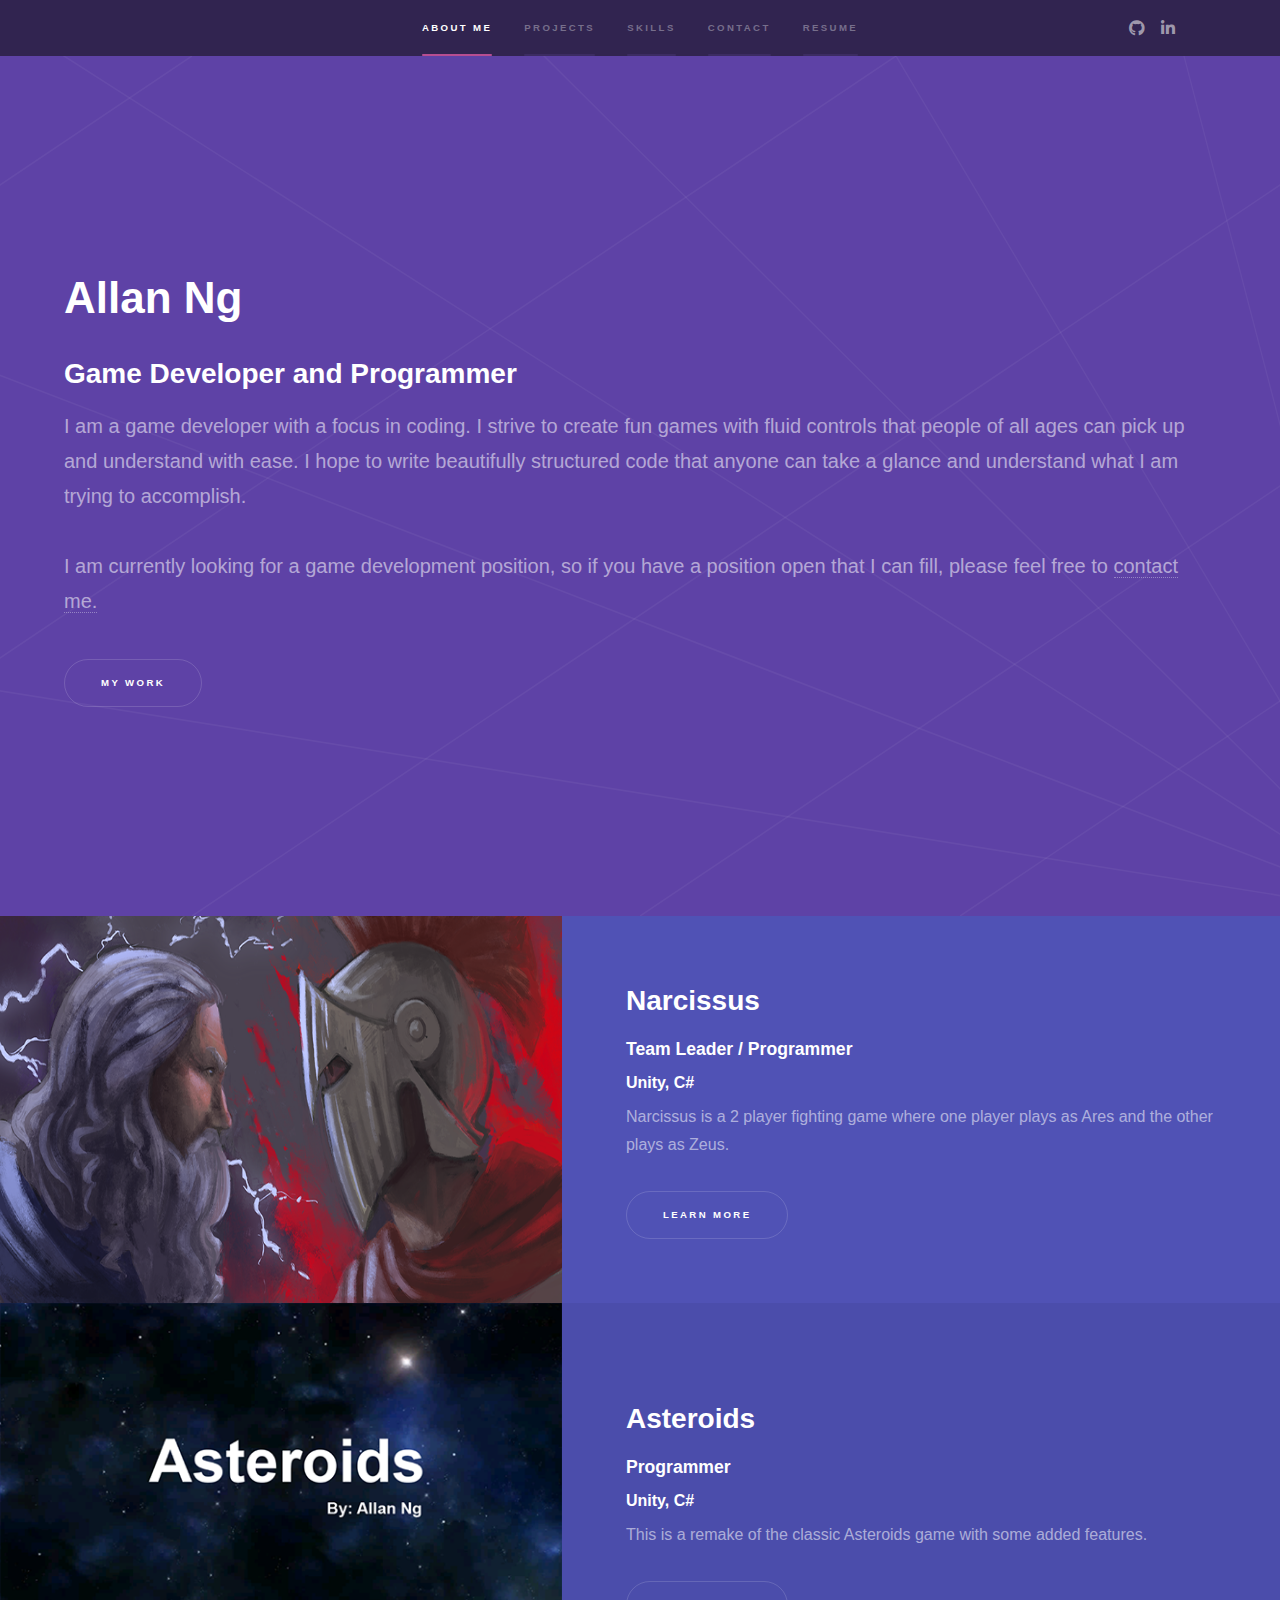
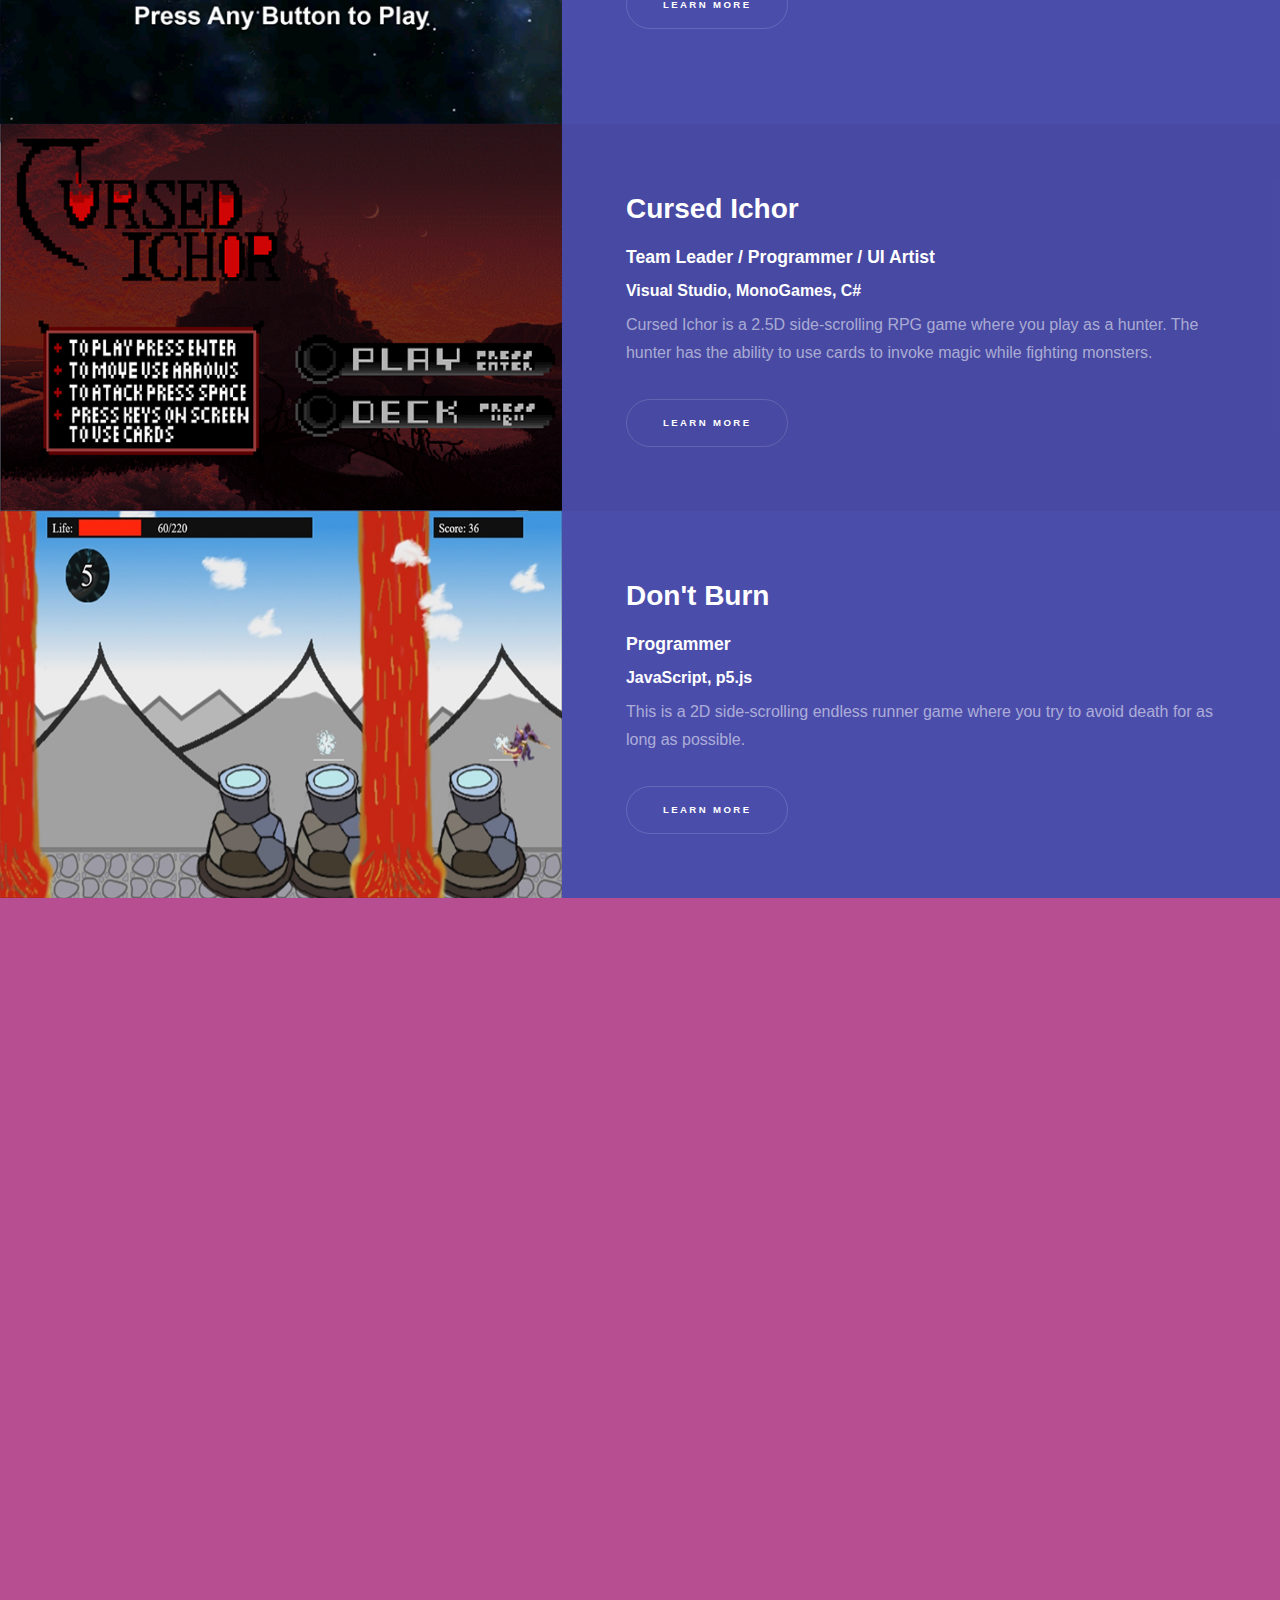
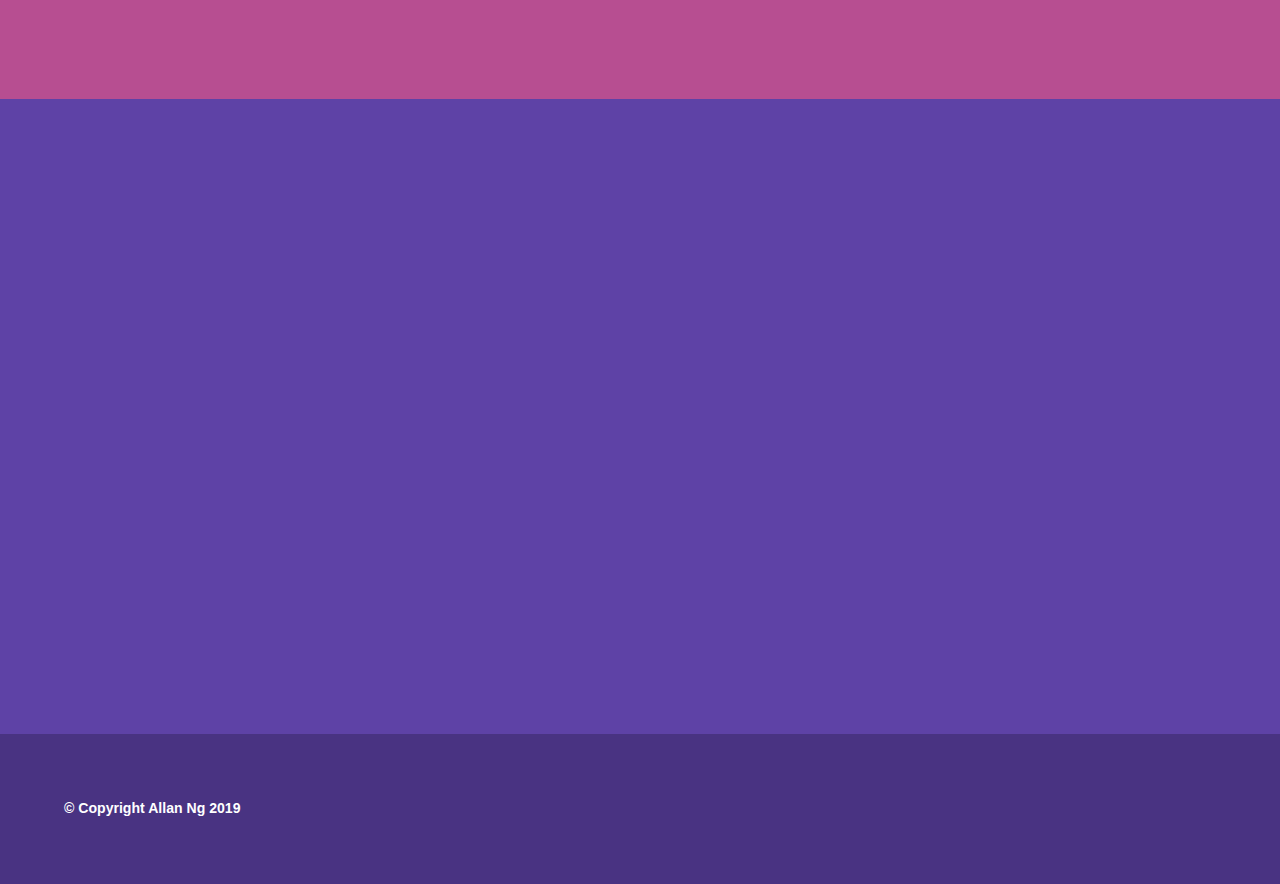
==== index.html @ 77b17cb2 "Portfolio Start" ====
<!DOCTYPE HTML>
<!--
	Hyperspace by HTML5 UP
	html5up.net | @ajlkn
	Free for personal and commercial use under the CCA 3.0 license (html5up.net/license)
-->
<html>
	<head>
		<title>Allan Ng's Portfolio</title>
		<meta charset="utf-8" />
		<meta name="viewport" content="width=device-width, initial-scale=1, user-scalable=no" />
		<link rel="stylesheet" href="assets/css/main.css" />
		<noscript><link rel="stylesheet" href="assets/css/noscript.css" /></noscript>
	</head>
	<body class="is-preload">

		<!-- Sidebar -->
			<section id="sidebar">
				<div class="inner">
					<nav>
						<ul>
							<li><a href="#intro">About me</a></li>
							<li><a href="#one">Projects</a></li>
							<li><a href="#two">Skills</a></li>
							<li><a href="#three">Contact</a></li>
							<li><a href="Allan_Ng_Resume.pdf" target="_blank">Resume</a></li>
						</ul>
					</nav>
					<ul class="icons">
						<li><a href="https://github.com/whalesarenice" target="_blank" class="icon brands fa-github"><span class="label">GitHub</span></a></li>
						<li><a href="https://www.linkedin.com/in/allan-ng-9133a615a/" target="_blank" class="icon brands fa-linkedin-in"><span class="label">LinkedIn</span></a></li>
					</ul>
				</div>
			</section>

		<!-- Wrapper -->
			<div id="wrapper">

				<!-- Intro -->
					<section id="intro" class="wrapper style1 fullscreen fade-up">
						<div class="inner">
							<h1>Allan Ng</h1>
							<h2>Game Developer and Programmer</h2>
							<p>I am a game developer with a focus in coding. I strive to create fun games with fluid controls that people of all ages can pick up and understand with ease. I hope to write beautifully structured code that anyone can take a glance and understand what I am trying to accomplish. <br><br>
							I am currently looking for a game development position, so if you have a position open that I can fill, please feel free to <a href="#three">contact me.</a>
							</p>
							<ul class="actions">
								<li><a href="#one" class="button scrolly">My Work</a></li>
							</ul>
						</div>
					</section>

				<!-- One -->
					<section id="one" class="wrapper style2 spotlights">
						<section>
						<div class="image">
							<a href="#"><img src="images/Narcissus_title_screen_1.png" alt="Narcissus title screen" data-position="center center" /></a></div>
							<div class="content">
								<div class="inner">
									<h2>Narcissus</h2>
									<h3>Team Leader / Programmer</h3>
									<h4>Unity, C#</h4>
									<p>Narcissus is a 2 player fighting game where one player plays as Ares and the other plays as Zeus. </p>
									<ul class="actions">
										<li><a href="generic.html" class="button">Learn more</a></li>
									</ul>
								</div>
							</div>
						</section>
						<section>
							<a href="#" class="image"><img src="images/Asteroids_title_screen_1.png" alt="Asteroids title screen" data-position="top center" /></a>
							<div class="content">
								<div class="inner">
									<h2>Asteroids</h2>
									<h3>Programmer</h3>
									<h4>Unity, C#</h4>
									<p>This is a remake of the classic Asteroids game with some added features. 
									<ul class="actions">
										<li><a href="generic.html" class="button">Learn more</a></li>
									</ul>
								</div>
							</div>
						</section>
						<section>
							<a href="#" class="image"><img src="images/Cursed_Ichor_title_screen_1.png" alt="Cursed Ichor title screen" data-position="25% 25%" /></a>
							<div class="content">
								<div class="inner">
									<h2>Cursed Ichor</h2>
									<h3>Team Leader / Programmer / UI Artist</h3>
									<h4>Visual Studio, MonoGames, C#</h4>
									<p>Cursed Ichor is a 2.5D side-scrolling RPG game where you play as a hunter. The hunter has the ability to use cards to invoke magic while fighting monsters.</p>
									<ul class="actions">
										<li><a href="generic.html" class="button">Learn more</a></li>
									</ul>
								</div>
							</div>
						</section>
						<section>
							<a href="#" class="image"><img src="images/Don't_Burn_title_screen_1.jpg" alt="Don't Burn title screen" data-position="top center" /></a>
							<div class="content">
								<div class="inner">
									<h2>Don't Burn</h2>
									<h3>Programmer</h3>
									<h4>JavaScript, p5.js</h4>
									<p>This is a 2D side-scrolling endless runner game where you try to avoid death for as long as possible. 
									<ul class="actions">
										<li><a href="generic.html" class="button">Learn more</a></li>
									</ul>
								</div>
							</div>
						</section>
					</section>

				<!-- Two -->
					<section id="two" class="wrapper style3 fade-up">
						<div class="inner">
							<h2>Skills</h2>
							<div class="features">
								<section>
									<span class="icon solid major fa-code"></span>
									<h3>Languages</h3>
									<p>C# <br>
									HTML <br>
									CSS <br>
									JavaScript <br>
									C++ <br>
									Java</p>
								</section>
								<section>
									<span class="icon solid major fa-cogs"></span>
									<h3>Tools / Programs</h3>
									<p>Visual Studio <br>
									Unity <br>
									Git <br>
									PhotoShop <br>
									Illustrator <br>
									Maya <br>
									Brackets</p>
								</section>
								<section>
									<span class="icon solid major fa-users"></span>
									<h3>Communication</h3>
									<p>Leadership <br>
									Time Management <br>
									Structural Documentation</p>
								</section>
								<section>
									<span class="icon solid major fa-gamepad"></span>
									<h3>Fields of Interest</h3>
									<p>Gameplay <br>
									Controls <br>
									Engine <br>
									User Interface <br>
									Scripting</p>
								</section>
							</div>
						</div>
					</section>

				<!-- Three -->
					<section id="three" class="wrapper style1 fade-up">
						<div class="inner">
							<h2>Contact</h2>
							<p>Thank you for viewing my portfolio, if you have any interest in getting in touch with me please feel free to contact me in one of the options below.</p>
							<div class="split style1">
								<section>
									<form method="post" action="mailto:allanngworks@gmail.com">
										<div class="fields">
											<div class="field half">
												<label for="name">Name</label>
												<input type="text" name="name" id="name" />
											</div>
											<div class="field half">
												<label for="email">Email</label>
												<input type="text" name="email" id="email" />
											</div>
											<div class="field">
												<label for="message">Message</label>
												<textarea name="message" id="message" rows="5"></textarea>
											</div>
										</div>
										<ul class="actions">
											<li><a href="" class="button submit">Send Message</a></li>
										</ul>
									</form>
								</section>
								<section>
									<ul class="contact">
										<li>
											<h3>Email</h3>
											<a href="mailto:allanngworks@gmail.com">allanngworks@gmail.com</a>
										</li>
										<li>
											<h3>Phone</h3>
											<span>(917) 340-2666</span>
										</li>
										<li>
											<h3>Social</h3>
											<ul class="icons">
												<li><a href="https://github.com/whalesarenice" target="_blank" class="icon brands fa-github"><span class="label">GitHub</span></a></li>
												<li><a href="https://www.linkedin.com/in/allan-ng-9133a615a/" target="_blank" class="icon brands fa-linkedin-in"><span class="label">LinkedIn</span></a></li>
											</ul>
										</li>
									</ul>
								</section>
							</div>
						</div>
					</section>

			</div>

		<!-- Footer -->
			<footer id="footer" class="wrapper style1-alt">
				<div class="inner">
					<ul class="menu">
						<li><h3>&copy; Copyright Allan Ng 2019</h3></li>
					</ul>
				</div>
			</footer>

		<!-- Scripts -->
			<script src="assets/js/jquery.min.js"></script>
			<script src="assets/js/jquery.scrollex.min.js"></script>
			<script src="assets/js/jquery.scrolly.min.js"></script>
			<script src="assets/js/browser.min.js"></script>
			<script src="assets/js/breakpoints.min.js"></script>
			<script src="assets/js/util.js"></script>
			<script src="assets/js/main.js"></script>

	</body>
</html>
---- assets/css/main.css ----
@import url(fontawesome-all.min.css);

/*
	Hyperspace by HTML5 UP
	html5up.net | @ajlkn
	Free for personal and commercial use under the CCA 3.0 license (html5up.net/license)
*/

html, body, div, span, applet, object,
iframe, h1, h2, h3, h4, h5, h6, p, blockquote,
pre, a, abbr, acronym, address, big, cite,
code, del, dfn, em, img, ins, kbd, q, s, samp,
small, strike, strong, sub, sup, tt, var, b,
u, i, center, dl, dt, dd, ol, ul, li, fieldset,
form, label, legend, table, caption, tbody,
tfoot, thead, tr, th, td, article, aside,
canvas, details, embed, figure, figcaption,
footer, header, hgroup, menu, nav, output, ruby,
section, summary, time, mark, audio, video {
	margin: 0;
	padding: 0;
	border: 0;
	font-size: 100%;
	font: inherit;
	vertical-align: baseline;}

article, aside, details, figcaption, figure,
footer, header, hgroup, menu, nav, section {
	display: block;}

body {
	line-height: 1;
}

ol, ul {
	list-style: none;
}

blockquote, q {
	quotes: none;
}

	blockquote:before, blockquote:after, q:before, q:after {
		content: '';
		content: none;
	}

table {
	border-collapse: collapse;
	border-spacing: 0;
}

body {
	-webkit-text-size-adjust: none;
}

mark {
	background-color: transparent;
	color: inherit;
}

input::-moz-focus-inner {
	border: 0;
	padding: 0;
}

input, select, textarea {
	-moz-appearance: none;
	-webkit-appearance: none;
	-ms-appearance: none;
	appearance: none;
}

/* Basic */

	@-ms-viewport {
		width: device-width;
	}

	body {
		-ms-overflow-style: scrollbar;
	}

	@media screen and (max-width: 480px) {

		html, body {
			min-width: 320px;
		}

	}

	html {
		box-sizing: border-box;
	}

	*, *:before, *:after {
		box-sizing: inherit;
	}

	body {
		background: #312450;
	}

		body.is-preload *, body.is-preload *:before, body.is-preload *:after {
			-moz-animation: none !important;
			-webkit-animation: none !important;
			-ms-animation: none !important;
			animation: none !important;
			-moz-transition: none !important;
			-webkit-transition: none !important;
			-ms-transition: none !important;
			transition: none !important;
		}

/* Type */

	body, input, select, textarea {
		color: rgba(255, 255, 255, 0.55);
		font-family: Arial, Helvetica, sans-serif;
		font-size: 16.5pt;
		font-weight: normal;
		line-height: 1.75;
	}

		@media screen and (max-width: 1680px) {

			body, input, select, textarea {
				font-size: 13pt;
			}

		}

		@media screen and (max-width: 1280px) {

			body, input, select, textarea {
				font-size: 12pt;
			}

		}

		@media screen and (max-width: 360px) {

			body, input, select, textarea {
				font-size: 11pt;
			}

		}

	a {
		-moz-transition: color 0.2s ease, border-bottom-color 0.2s ease;
		-webkit-transition: color 0.2s ease, border-bottom-color 0.2s ease;
		-ms-transition: color 0.2s ease, border-bottom-color 0.2s ease;
		transition: color 0.2s ease, border-bottom-color 0.2s ease;
		border-bottom: dotted 1px rgba(255, 255, 255, 0.35);
		color: inherit;
		text-decoration: none;
	}

		a:hover {
			border-bottom-color: transparent;
			color: #ffffff;
		}

	strong, b {
		color: #ffffff;
		font-weight: bold;
	}

	em, i {
		font-style: italic;
	}

	p {
		margin: 0 0 2em 0;
	}

	h1, h2, h3, h4, h5, h6 {
		color: #ffffff;
		font-weight: bold;
		line-height: 1.5;
		margin: 0 0 0.5em 0;
	}

		h1 a, h2 a, h3 a, h4 a, h5 a, h6 a {
			color: inherit;
			text-decoration: none;
		}

	h1 {
		font-size: 2.75em;
	}

		h1.major {
			margin: 0 0 1.3em 0;
			position: relative;
			padding-bottom: 0.35em;
		}

			h1.major:after {
				background-image: -moz-linear-gradient(to right, #5e42a6, #b74e91);
				background-image: -webkit-linear-gradient(to right, #5e42a6, #b74e91);
				background-image: -ms-linear-gradient(to right, #5e42a6, #b74e91);
				background-image: linear-gradient(to right, #5e42a6, #b74e91);
				-moz-transition: max-width 0.2s ease;
				-webkit-transition: max-width 0.2s ease;
				-ms-transition: max-width 0.2s ease;
				transition: max-width 0.2s ease;
				border-radius: 0.2em;
				bottom: 0;
				content: '';
				height: 0.05em;
				position: absolute;
				right: 0;
				width: 100%;
			}

	h2 {
		font-size: 1.75em;
	}

	h3 {
		font-size: 1.1em;
	}

	h4 {
		font-size: 1em;
	}

	h5 {
		font-size: 0.8em;
	}

	h6 {
		font-size: 0.6em;
	}

	@media screen and (max-width: 736px) {

		h1 {
			font-size: 2em;
		}

		h2 {
			font-size: 1.25em;
		}

		h3 {
			font-size: 1em;
		}

		h4 {
			font-size: 0.8em;
		}

		h5 {
			font-size: 0.6em;
		}

		h6 {
			font-size: 0.6em;
		}

	}

	sub {
		font-size: 0.8em;
		position: relative;
		top: 0.5em;
	}

	sup {
		font-size: 0.8em;
		position: relative;
		top: -0.5em;
	}

	blockquote {
		border-left: solid 4px rgba(255, 255, 255, 0.15);
		font-style: italic;
		margin: 0 0 2em 0;
		padding: 0.5em 0 0.5em 2em;
	}

	code {
		background: rgba(255, 255, 255, 0.05);
		border-radius: 0.25em;
		border: solid 1px rgba(255, 255, 255, 0.15);
		font-family: "Courier New", monospace;
		font-size: 0.9em;
		margin: 0 0.25em;
		padding: 0.25em 0.65em;
	}

	pre {
		-webkit-overflow-scrolling: touch;
		font-family: "Courier New", monospace;
		font-size: 0.9em;
		margin: 0 0 2em 0;
	}

		pre code {
			display: block;
			line-height: 1.75em;
			padding: 1em 1.5em;
			overflow-x: auto;
		}

	hr {
		border: 0;
		border-bottom: solid 1px rgba(255, 255, 255, 0.15);
		margin: 2em 0;
	}

		hr.major {
			margin: 3em 0;
		}

	.align-left {
		text-align: left;
	}

	.align-center {
		text-align: center;
	}

	.align-right {
		text-align: right;
	}

/* Row */

	.row {
		display: flex;
		flex-wrap: wrap;
		box-sizing: border-box;
		align-items: stretch;
	}

		.row > * {
			box-sizing: border-box;
		}

		.row.gtr-uniform > * > :last-child {
			margin-bottom: 0;
		}

		.row.aln-left {
			justify-content: flex-start;
		}

		.row.aln-center {
			justify-content: center;
		}

		.row.aln-right {
			justify-content: flex-end;
		}

		.row.aln-top {
			align-items: flex-start;
		}

		.row.aln-middle {
			align-items: center;
		}

		.row.aln-bottom {
			align-items: flex-end;
		}

		.row > .imp {
			order: -1;
		}

		.row > .col-1 {
			width: 8.33333%;
		}

		.row > .off-1 {
			margin-left: 8.33333%;
		}

		.row > .col-2 {
			width: 16.66667%;
		}

		.row > .off-2 {
			margin-left: 16.66667%;
		}

		.row > .col-3 {
			width: 25%;
		}

		.row > .off-3 {
			margin-left: 25%;
		}

		.row > .col-4 {
			width: 33.33333%;
		}

		.row > .off-4 {
			margin-left: 33.33333%;
		}

		.row > .col-5 {
			width: 41.66667%;
		}

		.row > .off-5 {
			margin-left: 41.66667%;
		}

		.row > .col-6 {
			width: 50%;
		}

		.row > .off-6 {
			margin-left: 50%;
		}

		.row > .col-7 {
			width: 58.33333%;
		}

		.row > .off-7 {
			margin-left: 58.33333%;
		}

		.row > .col-8 {
			width: 66.66667%;
		}

		.row > .off-8 {
			margin-left: 66.66667%;
		}

		.row > .col-9 {
			width: 75%;
		}

		.row > .off-9 {
			margin-left: 75%;
		}

		.row > .col-10 {
			width: 83.33333%;
		}

		.row > .off-10 {
			margin-left: 83.33333%;
		}

		.row > .col-11 {
			width: 91.66667%;
		}

		.row > .off-11 {
			margin-left: 91.66667%;
		}

		.row > .col-12 {
			width: 100%;
		}

		.row > .off-12 {
			margin-left: 100%;
		}

		.row.gtr-0 {
			margin-top: 0;
			margin-left: 0em;
		}

			.row.gtr-0 > * {
				padding: 0 0 0 0em;
			}

			.row.gtr-0.gtr-uniform {
				margin-top: 0em;
			}

				.row.gtr-0.gtr-uniform > * {
					padding-top: 0em;
				}

		.row.gtr-25 {
			margin-top: 0;
			margin-left: -0.375em;
		}

			.row.gtr-25 > * {
				padding: 0 0 0 0.375em;
			}

			.row.gtr-25.gtr-uniform {
				margin-top: -0.375em;
			}

				.row.gtr-25.gtr-uniform > * {
					padding-top: 0.375em;
				}

		.row.gtr-50 {
			margin-top: 0;
			margin-left: -0.75em;
		}

			.row.gtr-50 > * {
				padding: 0 0 0 0.75em;
			}

			.row.gtr-50.gtr-uniform {
				margin-top: -0.75em;
			}

				.row.gtr-50.gtr-uniform > * {
					padding-top: 0.75em;
				}

		.row {
			margin-top: 0;
			margin-left: -1.5em;
		}

			.row > * {
				padding: 0 0 0 1.5em;
			}

			.row.gtr-uniform {
				margin-top: -1.5em;
			}

				.row.gtr-uniform > * {
					padding-top: 1.5em;
				}

		.row.gtr-150 {
			margin-top: 0;
			margin-left: -2.25em;
		}

			.row.gtr-150 > * {
				padding: 0 0 0 2.25em;
			}

			.row.gtr-150.gtr-uniform {
				margin-top: -2.25em;
			}

				.row.gtr-150.gtr-uniform > * {
					padding-top: 2.25em;
				}

		.row.gtr-200 {
			margin-top: 0;
			margin-left: -3em;
		}

			.row.gtr-200 > * {
				padding: 0 0 0 3em;
			}

			.row.gtr-200.gtr-uniform {
				margin-top: -3em;
			}

				.row.gtr-200.gtr-uniform > * {
					padding-top: 3em;
				}

		@media screen and (max-width: 1680px) {

			.row {
				display: flex;
				flex-wrap: wrap;
				box-sizing: border-box;
				align-items: stretch;
			}

				.row > * {
					box-sizing: border-box;
				}

				.row.gtr-uniform > * > :last-child {
					margin-bottom: 0;
				}

				.row.aln-left {
					justify-content: flex-start;
				}

				.row.aln-center {
					justify-content: center;
				}

				.row.aln-right {
					justify-content: flex-end;
				}

				.row.aln-top {
					align-items: flex-start;
				}

				.row.aln-middle {
					align-items: center;
				}

				.row.aln-bottom {
					align-items: flex-end;
				}

				.row > .imp-xlarge {
					order: -1;
				}

				.row > .col-1-xlarge {
					width: 8.33333%;
				}

				.row > .off-1-xlarge {
					margin-left: 8.33333%;
				}

				.row > .col-2-xlarge {
					width: 16.66667%;
				}

				.row > .off-2-xlarge {
					margin-left: 16.66667%;
				}

				.row > .col-3-xlarge {
					width: 25%;
				}

				.row > .off-3-xlarge {
					margin-left: 25%;
				}

				.row > .col-4-xlarge {
					width: 33.33333%;
				}

				.row > .off-4-xlarge {
					margin-left: 33.33333%;
				}

				.row > .col-5-xlarge {
					width: 41.66667%;
				}

				.row > .off-5-xlarge {
					margin-left: 41.66667%;
				}

				.row > .col-6-xlarge {
					width: 50%;
				}

				.row > .off-6-xlarge {
					margin-left: 50%;
				}

				.row > .col-7-xlarge {
					width: 58.33333%;
				}

				.row > .off-7-xlarge {
					margin-left: 58.33333%;
				}

				.row > .col-8-xlarge {
					width: 66.66667%;
				}

				.row > .off-8-xlarge {
					margin-left: 66.66667%;
				}

				.row > .col-9-xlarge {
					width: 75%;
				}

				.row > .off-9-xlarge {
					margin-left: 75%;
				}

				.row > .col-10-xlarge {
					width: 83.33333%;
				}

				.row > .off-10-xlarge {
					margin-left: 83.33333%;
				}

				.row > .col-11-xlarge {
					width: 91.66667%;
				}

				.row > .off-11-xlarge {
					margin-left: 91.66667%;
				}

				.row > .col-12-xlarge {
					width: 100%;
				}

				.row > .off-12-xlarge {
					margin-left: 100%;
				}

				.row.gtr-0 {
					margin-top: 0;
					margin-left: 0em;
				}

					.row.gtr-0 > * {
						padding: 0 0 0 0em;
					}

					.row.gtr-0.gtr-uniform {
						margin-top: 0em;
					}

						.row.gtr-0.gtr-uniform > * {
							padding-top: 0em;
						}

				.row.gtr-25 {
					margin-top: 0;
					margin-left: -0.375em;
				}

					.row.gtr-25 > * {
						padding: 0 0 0 0.375em;
					}

					.row.gtr-25.gtr-uniform {
						margin-top: -0.375em;
					}

						.row.gtr-25.gtr-uniform > * {
							padding-top: 0.375em;
						}

				.row.gtr-50 {
					margin-top: 0;
					margin-left: -0.75em;
				}

					.row.gtr-50 > * {
						padding: 0 0 0 0.75em;
					}

					.row.gtr-50.gtr-uniform {
						margin-top: -0.75em;
					}

						.row.gtr-50.gtr-uniform > * {
							padding-top: 0.75em;
						}

				.row {
					margin-top: 0;
					margin-left: -1.5em;
				}

					.row > * {
						padding: 0 0 0 1.5em;
					}

					.row.gtr-uniform {
						margin-top: -1.5em;
					}

						.row.gtr-uniform > * {
							padding-top: 1.5em;
						}

				.row.gtr-150 {
					margin-top: 0;
					margin-left: -2.25em;
				}

					.row.gtr-150 > * {
						padding: 0 0 0 2.25em;
					}

					.row.gtr-150.gtr-uniform {
						margin-top: -2.25em;
					}

						.row.gtr-150.gtr-uniform > * {
							padding-top: 2.25em;
						}

				.row.gtr-200 {
					margin-top: 0;
					margin-left: -3em;
				}

					.row.gtr-200 > * {
						padding: 0 0 0 3em;
					}

					.row.gtr-200.gtr-uniform {
						margin-top: -3em;
					}

						.row.gtr-200.gtr-uniform > * {
							padding-top: 3em;
						}

		}

		@media screen and (max-width: 1280px) {

			.row {
				display: flex;
				flex-wrap: wrap;
				box-sizing: border-box;
				align-items: stretch;
			}

				.row > * {
					box-sizing: border-box;
				}

				.row.gtr-uniform > * > :last-child {
					margin-bottom: 0;
				}

				.row.aln-left {
					justify-content: flex-start;
				}

				.row.aln-center {
					justify-content: center;
				}

				.row.aln-right {
					justify-content: flex-end;
				}

				.row.aln-top {
					align-items: flex-start;
				}

				.row.aln-middle {
					align-items: center;
				}

				.row.aln-bottom {
					align-items: flex-end;
				}

				.row > .imp-large {
					order: -1;
				}

				.row > .col-1-large {
					width: 8.33333%;
				}

				.row > .off-1-large {
					margin-left: 8.33333%;
				}

				.row > .col-2-large {
					width: 16.66667%;
				}

				.row > .off-2-large {
					margin-left: 16.66667%;
				}

				.row > .col-3-large {
					width: 25%;
				}

				.row > .off-3-large {
					margin-left: 25%;
				}

				.row > .col-4-large {
					width: 33.33333%;
				}

				.row > .off-4-large {
					margin-left: 33.33333%;
				}

				.row > .col-5-large {
					width: 41.66667%;
				}

				.row > .off-5-large {
					margin-left: 41.66667%;
				}

				.row > .col-6-large {
					width: 50%;
				}

				.row > .off-6-large {
					margin-left: 50%;
				}

				.row > .col-7-large {
					width: 58.33333%;
				}

				.row > .off-7-large {
					margin-left: 58.33333%;
				}

				.row > .col-8-large {
					width: 66.66667%;
				}

				.row > .off-8-large {
					margin-left: 66.66667%;
				}

				.row > .col-9-large {
					width: 75%;
				}

				.row > .off-9-large {
					margin-left: 75%;
				}

				.row > .col-10-large {
					width: 83.33333%;
				}

				.row > .off-10-large {
					margin-left: 83.33333%;
				}

				.row > .col-11-large {
					width: 91.66667%;
				}

				.row > .off-11-large {
					margin-left: 91.66667%;
				}

				.row > .col-12-large {
					width: 100%;
				}

				.row > .off-12-large {
					margin-left: 100%;
				}

				.row.gtr-0 {
					margin-top: 0;
					margin-left: 0em;
				}

					.row.gtr-0 > * {
						padding: 0 0 0 0em;
					}

					.row.gtr-0.gtr-uniform {
						margin-top: 0em;
					}

						.row.gtr-0.gtr-uniform > * {
							padding-top: 0em;
						}

				.row.gtr-25 {
					margin-top: 0;
					margin-left: -0.375em;
				}

					.row.gtr-25 > * {
						padding: 0 0 0 0.375em;
					}

					.row.gtr-25.gtr-uniform {
						margin-top: -0.375em;
					}

						.row.gtr-25.gtr-uniform > * {
							padding-top: 0.375em;
						}

				.row.gtr-50 {
					margin-top: 0;
					margin-left: -0.75em;
				}

					.row.gtr-50 > * {
						padding: 0 0 0 0.75em;
					}

					.row.gtr-50.gtr-uniform {
						margin-top: -0.75em;
					}

						.row.gtr-50.gtr-uniform > * {
							padding-top: 0.75em;
						}

				.row {
					margin-top: 0;
					margin-left: -1.5em;
				}

					.row > * {
						padding: 0 0 0 1.5em;
					}

					.row.gtr-uniform {
						margin-top: -1.5em;
					}

						.row.gtr-uniform > * {
							padding-top: 1.5em;
						}

				.row.gtr-150 {
					margin-top: 0;
					margin-left: -2.25em;
				}

					.row.gtr-150 > * {
						padding: 0 0 0 2.25em;
					}

					.row.gtr-150.gtr-uniform {
						margin-top: -2.25em;
					}

						.row.gtr-150.gtr-uniform > * {
							padding-top: 2.25em;
						}

				.row.gtr-200 {
					margin-top: 0;
					margin-left: -3em;
				}

					.row.gtr-200 > * {
						padding: 0 0 0 3em;
					}

					.row.gtr-200.gtr-uniform {
						margin-top: -3em;
					}

						.row.gtr-200.gtr-uniform > * {
							padding-top: 3em;
						}

		}

		@media screen and (max-width: 980px) {

			.row {
				display: flex;
				flex-wrap: wrap;
				box-sizing: border-box;
				align-items: stretch;
			}

				.row > * {
					box-sizing: border-box;
				}

				.row.gtr-uniform > * > :last-child {
					margin-bottom: 0;
				}

				.row.aln-left {
					justify-content: flex-start;
				}

				.row.aln-center {
					justify-content: center;
				}

				.row.aln-right {
					justify-content: flex-end;
				}

				.row.aln-top {
					align-items: flex-start;
				}

				.row.aln-middle {
					align-items: center;
				}

				.row.aln-bottom {
					align-items: flex-end;
				}

				.row > .imp-medium {
					order: -1;
				}

				.row > .col-1-medium {
					width: 8.33333%;
				}

				.row > .off-1-medium {
					margin-left: 8.33333%;
				}

				.row > .col-2-medium {
					width: 16.66667%;
				}

				.row > .off-2-medium {
					margin-left: 16.66667%;
				}

				.row > .col-3-medium {
					width: 25%;
				}

				.row > .off-3-medium {
					margin-left: 25%;
				}

				.row > .col-4-medium {
					width: 33.33333%;
				}

				.row > .off-4-medium {
					margin-left: 33.33333%;
				}

				.row > .col-5-medium {
					width: 41.66667%;
				}

				.row > .off-5-medium {
					margin-left: 41.66667%;
				}

				.row > .col-6-medium {
					width: 50%;
				}

				.row > .off-6-medium {
					margin-left: 50%;
				}

				.row > .col-7-medium {
					width: 58.33333%;
				}

				.row > .off-7-medium {
					margin-left: 58.33333%;
				}

				.row > .col-8-medium {
					width: 66.66667%;
				}

				.row > .off-8-medium {
					margin-left: 66.66667%;
				}

				.row > .col-9-medium {
					width: 75%;
				}

				.row > .off-9-medium {
					margin-left: 75%;
				}

				.row > .col-10-medium {
					width: 83.33333%;
				}

				.row > .off-10-medium {
					margin-left: 83.33333%;
				}

				.row > .col-11-medium {
					width: 91.66667%;
				}

				.row > .off-11-medium {
					margin-left: 91.66667%;
				}

				.row > .col-12-medium {
					width: 100%;
				}

				.row > .off-12-medium {
					margin-left: 100%;
				}

				.row.gtr-0 {
					margin-top: 0;
					margin-left: 0em;
				}

					.row.gtr-0 > * {
						padding: 0 0 0 0em;
					}

					.row.gtr-0.gtr-uniform {
						margin-top: 0em;
					}

						.row.gtr-0.gtr-uniform > * {
							padding-top: 0em;
						}

				.row.gtr-25 {
					margin-top: 0;
					margin-left: -0.375em;
				}

					.row.gtr-25 > * {
						padding: 0 0 0 0.375em;
					}

					.row.gtr-25.gtr-uniform {
						margin-top: -0.375em;
					}

						.row.gtr-25.gtr-uniform > * {
							padding-top: 0.375em;
						}

				.row.gtr-50 {
					margin-top: 0;
					margin-left: -0.75em;
				}

					.row.gtr-50 > * {
						padding: 0 0 0 0.75em;
					}

					.row.gtr-50.gtr-uniform {
						margin-top: -0.75em;
					}

						.row.gtr-50.gtr-uniform > * {
							padding-top: 0.75em;
						}

				.row {
					margin-top: 0;
					margin-left: -1.5em;
				}

					.row > * {
						padding: 0 0 0 1.5em;
					}

					.row.gtr-uniform {
						margin-top: -1.5em;
					}

						.row.gtr-uniform > * {
							padding-top: 1.5em;
						}

				.row.gtr-150 {
					margin-top: 0;
					margin-left: -2.25em;
				}

					.row.gtr-150 > * {
						padding: 0 0 0 2.25em;
					}

					.row.gtr-150.gtr-uniform {
						margin-top: -2.25em;
					}

						.row.gtr-150.gtr-uniform > * {
							padding-top: 2.25em;
						}

				.row.gtr-200 {
					margin-top: 0;
					margin-left: -3em;
				}

					.row.gtr-200 > * {
						padding: 0 0 0 3em;
					}

					.row.gtr-200.gtr-uniform {
						margin-top: -3em;
					}

						.row.gtr-200.gtr-uniform > * {
							padding-top: 3em;
						}

		}

		@media screen and (max-width: 736px) {

			.row {
				display: flex;
				flex-wrap: wrap;
				box-sizing: border-box;
				align-items: stretch;
			}

				.row > * {
					box-sizing: border-box;
				}

				.row.gtr-uniform > * > :last-child {
					margin-bottom: 0;
				}

				.row.aln-left {
					justify-content: flex-start;
				}

				.row.aln-center {
					justify-content: center;
				}

				.row.aln-right {
					justify-content: flex-end;
				}

				.row.aln-top {
					align-items: flex-start;
				}

				.row.aln-middle {
					align-items: center;
				}

				.row.aln-bottom {
					align-items: flex-end;
				}

				.row > .imp-small {
					order: -1;
				}

				.row > .col-1-small {
					width: 8.33333%;
				}

				.row > .off-1-small {
					margin-left: 8.33333%;
				}

				.row > .col-2-small {
					width: 16.66667%;
				}

				.row > .off-2-small {
					margin-left: 16.66667%;
				}

				.row > .col-3-small {
					width: 25%;
				}

				.row > .off-3-small {
					margin-left: 25%;
				}

				.row > .col-4-small {
					width: 33.33333%;
				}

				.row > .off-4-small {
					margin-left: 33.33333%;
				}

				.row > .col-5-small {
					width: 41.66667%;
				}

				.row > .off-5-small {
					margin-left: 41.66667%;
				}

				.row > .col-6-small {
					width: 50%;
				}

				.row > .off-6-small {
					margin-left: 50%;
				}

				.row > .col-7-small {
					width: 58.33333%;
				}

				.row > .off-7-small {
					margin-left: 58.33333%;
				}

				.row > .col-8-small {
					width: 66.66667%;
				}

				.row > .off-8-small {
					margin-left: 66.66667%;
				}

				.row > .col-9-small {
					width: 75%;
				}

				.row > .off-9-small {
					margin-left: 75%;
				}

				.row > .col-10-small {
					width: 83.33333%;
				}

				.row > .off-10-small {
					margin-left: 83.33333%;
				}

				.row > .col-11-small {
					width: 91.66667%;
				}

				.row > .off-11-small {
					margin-left: 91.66667%;
				}

				.row > .col-12-small {
					width: 100%;
				}

				.row > .off-12-small {
					margin-left: 100%;
				}

				.row.gtr-0 {
					margin-top: 0;
					margin-left: 0em;
				}

					.row.gtr-0 > * {
						padding: 0 0 0 0em;
					}

					.row.gtr-0.gtr-uniform {
						margin-top: 0em;
					}

						.row.gtr-0.gtr-uniform > * {
							padding-top: 0em;
						}

				.row.gtr-25 {
					margin-top: 0;
					margin-left: -0.375em;
				}

					.row.gtr-25 > * {
						padding: 0 0 0 0.375em;
					}

					.row.gtr-25.gtr-uniform {
						margin-top: -0.375em;
					}

						.row.gtr-25.gtr-uniform > * {
							padding-top: 0.375em;
						}

				.row.gtr-50 {
					margin-top: 0;
					margin-left: -0.75em;
				}

					.row.gtr-50 > * {
						padding: 0 0 0 0.75em;
					}

					.row.gtr-50.gtr-uniform {
						margin-top: -0.75em;
					}

						.row.gtr-50.gtr-uniform > * {
							padding-top: 0.75em;
						}

				.row {
					margin-top: 0;
					margin-left: -1.5em;
				}

					.row > * {
						padding: 0 0 0 1.5em;
					}

					.row.gtr-uniform {
						margin-top: -1.5em;
					}

						.row.gtr-uniform > * {
							padding-top: 1.5em;
						}

				.row.gtr-150 {
					margin-top: 0;
					margin-left: -2.25em;
				}

					.row.gtr-150 > * {
						padding: 0 0 0 2.25em;
					}

					.row.gtr-150.gtr-uniform {
						margin-top: -2.25em;
					}

						.row.gtr-150.gtr-uniform > * {
							padding-top: 2.25em;
						}

				.row.gtr-200 {
					margin-top: 0;
					margin-left: -3em;
				}

					.row.gtr-200 > * {
						padding: 0 0 0 3em;
					}

					.row.gtr-200.gtr-uniform {
						margin-top: -3em;
					}

						.row.gtr-200.gtr-uniform > * {
							padding-top: 3em;
						}

		}

		@media screen and (max-width: 480px) {

			.row {
				display: flex;
				flex-wrap: wrap;
				box-sizing: border-box;
				align-items: stretch;
			}

				.row > * {
					box-sizing: border-box;
				}

				.row.gtr-uniform > * > :last-child {
					margin-bottom: 0;
				}

				.row.aln-left {
					justify-content: flex-start;
				}

				.row.aln-center {
					justify-content: center;
				}

				.row.aln-right {
					justify-content: flex-end;
				}

				.row.aln-top {
					align-items: flex-start;
				}

				.row.aln-middle {
					align-items: center;
				}

				.row.aln-bottom {
					align-items: flex-end;
				}

				.row > .imp-xsmall {
					order: -1;
				}

				.row > .col-1-xsmall {
					width: 8.33333%;
				}

				.row > .off-1-xsmall {
					margin-left: 8.33333%;
				}

				.row > .col-2-xsmall {
					width: 16.66667%;
				}

				.row > .off-2-xsmall {
					margin-left: 16.66667%;
				}

				.row > .col-3-xsmall {
					width: 25%;
				}

				.row > .off-3-xsmall {
					margin-left: 25%;
				}

				.row > .col-4-xsmall {
					width: 33.33333%;
				}

				.row > .off-4-xsmall {
					margin-left: 33.33333%;
				}

				.row > .col-5-xsmall {
					width: 41.66667%;
				}

				.row > .off-5-xsmall {
					margin-left: 41.66667%;
				}

				.row > .col-6-xsmall {
					width: 50%;
				}

				.row > .off-6-xsmall {
					margin-left: 50%;
				}

				.row > .col-7-xsmall {
					width: 58.33333%;
				}

				.row > .off-7-xsmall {
					margin-left: 58.33333%;
				}

				.row > .col-8-xsmall {
					width: 66.66667%;
				}

				.row > .off-8-xsmall {
					margin-left: 66.66667%;
				}

				.row > .col-9-xsmall {
					width: 75%;
				}

				.row > .off-9-xsmall {
					margin-left: 75%;
				}

				.row > .col-10-xsmall {
					width: 83.33333%;
				}

				.row > .off-10-xsmall {
					margin-left: 83.33333%;
				}

				.row > .col-11-xsmall {
					width: 91.66667%;
				}

				.row > .off-11-xsmall {
					margin-left: 91.66667%;
				}

				.row > .col-12-xsmall {
					width: 100%;
				}

				.row > .off-12-xsmall {
					margin-left: 100%;
				}

				.row.gtr-0 {
					margin-top: 0;
					margin-left: 0em;
				}

					.row.gtr-0 > * {
						padding: 0 0 0 0em;
					}

					.row.gtr-0.gtr-uniform {
						margin-top: 0em;
					}

						.row.gtr-0.gtr-uniform > * {
							padding-top: 0em;
						}

				.row.gtr-25 {
					margin-top: 0;
					margin-left: -0.375em;
				}

					.row.gtr-25 > * {
						padding: 0 0 0 0.375em;
					}

					.row.gtr-25.gtr-uniform {
						margin-top: -0.375em;
					}

						.row.gtr-25.gtr-uniform > * {
							padding-top: 0.375em;
						}

				.row.gtr-50 {
					margin-top: 0;
					margin-left: -0.75em;
				}

					.row.gtr-50 > * {
						padding: 0 0 0 0.75em;
					}

					.row.gtr-50.gtr-uniform {
						margin-top: -0.75em;
					}

						.row.gtr-50.gtr-uniform > * {
							padding-top: 0.75em;
						}

				.row {
					margin-top: 0;
					margin-left: -1.5em;
				}

					.row > * {
						padding: 0 0 0 1.5em;
					}

					.row.gtr-uniform {
						margin-top: -1.5em;
					}

						.row.gtr-uniform > * {
							padding-top: 1.5em;
						}

				.row.gtr-150 {
					margin-top: 0;
					margin-left: -2.25em;
				}

					.row.gtr-150 > * {
						padding: 0 0 0 2.25em;
					}

					.row.gtr-150.gtr-uniform {
						margin-top: -2.25em;
					}

						.row.gtr-150.gtr-uniform > * {
							padding-top: 2.25em;
						}

				.row.gtr-200 {
					margin-top: 0;
					margin-left: -3em;
				}

					.row.gtr-200 > * {
						padding: 0 0 0 3em;
					}

					.row.gtr-200.gtr-uniform {
						margin-top: -3em;
					}

						.row.gtr-200.gtr-uniform > * {
							padding-top: 3em;
						}

		}

/* Box */

	.box {
		border-radius: 0.25em;
		border: solid 1px rgba(255, 255, 255, 0.15);
		margin-bottom: 2em;
		padding: 1.5em;
	}

		.box > :last-child,
		.box > :last-child > :last-child,
		.box > :last-child > :last-child > :last-child {
			margin-bottom: 0;
		}

		.box.alt {
			border: 0;
			border-radius: 0;
			padding: 0;
		}

/* Button */

	input[type="submit"],
	input[type="reset"],
	input[type="button"],
	button,
	.button {
		-moz-appearance: none;
		-webkit-appearance: none;
		-ms-appearance: none;
		appearance: none;
		-moz-transition: border-color 0.2s ease;
		-webkit-transition: border-color 0.2s ease;
		-ms-transition: border-color 0.2s ease;
		transition: border-color 0.2s ease;
		background-color: transparent;
		border: solid 1px !important;
		border-color: rgba(255, 255, 255, 0.15) !important;
		border-radius: 3em;
		color: #ffffff !important;
		cursor: pointer;
		display: inline-block;
		font-size: 0.6em;
		font-weight: bold;
		height: calc(4.75em + 2px);
		letter-spacing: 0.25em;
		line-height: 4.75em;
		outline: 0;
		padding: 0 3.75em;
		position: relative;
		text-align: center;
		text-decoration: none;
		text-transform: uppercase;
		white-space: nowrap;
	}

		input[type="submit"]:after,
		input[type="reset"]:after,
		input[type="button"]:after,
		button:after,
		.button:after {
			-moz-transform: scale(0.25);
			-webkit-transform: scale(0.25);
			-ms-transform: scale(0.25);
			transform: scale(0.25);
			pointer-events: none;
			-moz-transition: opacity 0.2s ease, -moz-transform 0.2s ease;
			-webkit-transition: opacity 0.2s ease, -webkit-transform 0.2s ease;
			-ms-transition: opacity 0.2s ease, -ms-transform 0.2s ease;
			transition: opacity 0.2s ease, transform 0.2s ease;
			background: #ffffff;
			border-radius: 3em;
			content: '';
			height: 100%;
			left: 0;
			opacity: 0;
			position: absolute;
			top: 0;
			width: 100%;
		}

		input[type="submit"].icon:before,
		input[type="reset"].icon:before,
		input[type="button"].icon:before,
		button.icon:before,
		.button.icon:before {
			margin-right: 0.75em;
		}

		input[type="submit"].fit,
		input[type="reset"].fit,
		input[type="button"].fit,
		button.fit,
		.button.fit {
			width: 100%;
		}

		input[type="submit"].small,
		input[type="reset"].small,
		input[type="button"].small,
		button.small,
		.button.small {
			font-size: 0.4em;
		}

		input[type="submit"].large,
		input[type="reset"].large,
		input[type="button"].large,
		button.large,
		.button.large {
			font-size: 0.8em;
		}

		input[type="submit"].primary,
		input[type="reset"].primary,
		input[type="button"].primary,
		button.primary,
		.button.primary {
			background-color: #ffffff;
			color: #312450 !important;
		}

			input[type="submit"].primary:after,
			input[type="reset"].primary:after,
			input[type="button"].primary:after,
			button.primary:after,
			.button.primary:after {
				display: none;
			}

		input[type="submit"].disabled, input[type="submit"]:disabled,
		input[type="reset"].disabled,
		input[type="reset"]:disabled,
		input[type="button"].disabled,
		input[type="button"]:disabled,
		button.disabled,
		button:disabled,
		.button.disabled,
		.button:disabled {
			cursor: default;
			opacity: 0.5;
			pointer-events: none;
		}

		input[type="submit"]:hover,
		input[type="reset"]:hover,
		input[type="button"]:hover,
		button:hover,
		.button:hover {
			border-color: rgba(255, 255, 255, 0.55) !important;
		}

			input[type="submit"]:hover:after,
			input[type="reset"]:hover:after,
			input[type="button"]:hover:after,
			button:hover:after,
			.button:hover:after {
				opacity: 0.05;
				-moz-transform: scale(1);
				-webkit-transform: scale(1);
				-ms-transform: scale(1);
				transform: scale(1);
			}

			input[type="submit"]:hover:active,
			input[type="reset"]:hover:active,
			input[type="button"]:hover:active,
			button:hover:active,
			.button:hover:active {
				border-color: #ffffff !important;
			}

				input[type="submit"]:hover:active:after,
				input[type="reset"]:hover:active:after,
				input[type="button"]:hover:active:after,
				button:hover:active:after,
				.button:hover:active:after {
					opacity: 0.1;
				}

/* Features */

	.features {
		display: -moz-flex;
		display: -webkit-flex;
		display: -ms-flex;
		display: flex;
		-moz-flex-wrap: wrap;
		-webkit-flex-wrap: wrap;
		-ms-flex-wrap: wrap;
		flex-wrap: wrap;
		border-radius: 0.25em;
		border: solid 1px rgba(255, 255, 255, 0.15);
		background: rgba(255, 255, 255, 0.05);
		margin: 0 0 2em 0;
	}

		.features section {
			padding: 3.5em 3em 1em 7em ;
			width: 50%;
			border-top: solid 1px rgba(255, 255, 255, 0.15);
			position: relative;
		}

			.features section:nth-child(-n + 2) {
				border-top-width: 0;
			}

			.features section:nth-child(2n) {
				border-left: solid 1px rgba(255, 255, 255, 0.15);
			}

			.features section .icon {
				-moz-transition: opacity 0.5s ease, -moz-transform 0.5s ease;
				-webkit-transition: opacity 0.5s ease, -webkit-transform 0.5s ease;
				-ms-transition: opacity 0.5s ease, -ms-transform 0.5s ease;
				transition: opacity 0.5s ease, transform 0.5s ease;
				-moz-transition-delay: 1s;
				-webkit-transition-delay: 1s;
				-ms-transition-delay: 1s;
				transition-delay: 1s;
				-moz-transform: scale(1);
				-webkit-transform: scale(1);
				-ms-transform: scale(1);
				transform: scale(1);
				position: absolute;
				left: 3em;
				top: 3em;
				opacity: 1;
			}

			.features section:nth-child(1) .icon {
				-moz-transition-delay: 0.15s;
				-webkit-transition-delay: 0.15s;
				-ms-transition-delay: 0.15s;
				transition-delay: 0.15s;
			}

			.features section:nth-child(2) .icon {
				-moz-transition-delay: 0.3s;
				-webkit-transition-delay: 0.3s;
				-ms-transition-delay: 0.3s;
				transition-delay: 0.3s;
			}

			.features section:nth-child(3) .icon {
				-moz-transition-delay: 0.45s;
				-webkit-transition-delay: 0.45s;
				-ms-transition-delay: 0.45s;
				transition-delay: 0.45s;
			}

			.features section:nth-child(4) .icon {
				-moz-transition-delay: 0.6s;
				-webkit-transition-delay: 0.6s;
				-ms-transition-delay: 0.6s;
				transition-delay: 0.6s;
			}

			.features section:nth-child(5) .icon {
				-moz-transition-delay: 0.75s;
				-webkit-transition-delay: 0.75s;
				-ms-transition-delay: 0.75s;
				transition-delay: 0.75s;
			}

			.features section:nth-child(6) .icon {
				-moz-transition-delay: 0.9s;
				-webkit-transition-delay: 0.9s;
				-ms-transition-delay: 0.9s;
				transition-delay: 0.9s;
			}

			.features section:nth-child(7) .icon {
				-moz-transition-delay: 1.05s;
				-webkit-transition-delay: 1.05s;
				-ms-transition-delay: 1.05s;
				transition-delay: 1.05s;
			}

			.features section:nth-child(8) .icon {
				-moz-transition-delay: 1.2s;
				-webkit-transition-delay: 1.2s;
				-ms-transition-delay: 1.2s;
				transition-delay: 1.2s;
			}

			.features section:nth-child(9) .icon {
				-moz-transition-delay: 1.35s;
				-webkit-transition-delay: 1.35s;
				-ms-transition-delay: 1.35s;
				transition-delay: 1.35s;
			}

			.features section:nth-child(10) .icon {
				-moz-transition-delay: 1.5s;
				-webkit-transition-delay: 1.5s;
				-ms-transition-delay: 1.5s;
				transition-delay: 1.5s;
			}

			.features section:nth-child(11) .icon {
				-moz-transition-delay: 1.65s;
				-webkit-transition-delay: 1.65s;
				-ms-transition-delay: 1.65s;
				transition-delay: 1.65s;
			}

			.features section:nth-child(12) .icon {
				-moz-transition-delay: 1.8s;
				-webkit-transition-delay: 1.8s;
				-ms-transition-delay: 1.8s;
				transition-delay: 1.8s;
			}

			.features section:nth-child(13) .icon {
				-moz-transition-delay: 1.95s;
				-webkit-transition-delay: 1.95s;
				-ms-transition-delay: 1.95s;
				transition-delay: 1.95s;
			}

			.features section:nth-child(14) .icon {
				-moz-transition-delay: 2.1s;
				-webkit-transition-delay: 2.1s;
				-ms-transition-delay: 2.1s;
				transition-delay: 2.1s;
			}

			.features section:nth-child(15) .icon {
				-moz-transition-delay: 2.25s;
				-webkit-transition-delay: 2.25s;
				-ms-transition-delay: 2.25s;
				transition-delay: 2.25s;
			}

			.features section:nth-child(16) .icon {
				-moz-transition-delay: 2.4s;
				-webkit-transition-delay: 2.4s;
				-ms-transition-delay: 2.4s;
				transition-delay: 2.4s;
			}

			.features section:nth-child(17) .icon {
				-moz-transition-delay: 2.55s;
				-webkit-transition-delay: 2.55s;
				-ms-transition-delay: 2.55s;
				transition-delay: 2.55s;
			}

			.features section:nth-child(18) .icon {
				-moz-transition-delay: 2.7s;
				-webkit-transition-delay: 2.7s;
				-ms-transition-delay: 2.7s;
				transition-delay: 2.7s;
			}

			.features section:nth-child(19) .icon {
				-moz-transition-delay: 2.85s;
				-webkit-transition-delay: 2.85s;
				-ms-transition-delay: 2.85s;
				transition-delay: 2.85s;
			}

			.features section:nth-child(20) .icon {
				-moz-transition-delay: 3s;
				-webkit-transition-delay: 3s;
				-ms-transition-delay: 3s;
				transition-delay: 3s;
			}

		.features.inactive section .icon {
			-moz-transform: scale(0.5);
			-webkit-transform: scale(0.5);
			-ms-transform: scale(0.5);
			transform: scale(0.5);
			opacity: 0;
		}

		@media screen and (max-width: 980px) {

			.features {
				display: block;
			}

				.features section {
					border-top-width: 1px !important;
					border-left-width: 0 !important;
					width: 100%;
				}

					.features section:first-child {
						border-top-width: 0 !important;
					}

		}

		@media screen and (max-width: 736px) {

			.features section {
				padding: 2.5em 1.5em 0.1em 5.5em ;
			}

				.features section .icon {
					left: 1.5em;
					top: 2em;
				}

		}

		@media screen and (max-width: 480px) {

			.features section {
				padding: 2em 1.5em 0.1em 1.5em ;
			}

				.features section .icon {
					left: 0;
					position: relative;
					top: 0;
				}

		}

/* Form */

	form {
		margin: 0 0 2em 0;
	}

		form > :last-child {
			margin-bottom: 0;
		}

		form > .fields {
			display: -moz-flex;
			display: -webkit-flex;
			display: -ms-flex;
			display: flex;
			-moz-flex-wrap: wrap;
			-webkit-flex-wrap: wrap;
			-ms-flex-wrap: wrap;
			flex-wrap: wrap;
			width: calc(100% + 3em);
			margin: -1.5em 0 2em -1.5em;
		}

			form > .fields > .field {
				-moz-flex-grow: 0;
				-webkit-flex-grow: 0;
				-ms-flex-grow: 0;
				flex-grow: 0;
				-moz-flex-shrink: 0;
				-webkit-flex-shrink: 0;
				-ms-flex-shrink: 0;
				flex-shrink: 0;
				padding: 1.5em 0 0 1.5em;
				width: calc(100% - 1.5em);
			}

				form > .fields > .field.half {
					width: calc(50% - 0.75em);
				}

				form > .fields > .field.third {
					width: calc(100%/3 - 0.5em);
				}

				form > .fields > .field.quarter {
					width: calc(25% - 0.375em);
				}

		@media screen and (max-width: 480px) {

			form > .fields {
				width: calc(100% + 3em);
				margin: -1.5em 0 2em -1.5em;
			}

				form > .fields > .field {
					padding: 1.5em 0 0 1.5em;
					width: calc(100% - 1.5em);
				}

					form > .fields > .field.half {
						width: calc(100% - 1.5em);
					}

					form > .fields > .field.third {
						width: calc(100% - 1.5em);
					}

					form > .fields > .field.quarter {
						width: calc(100% - 1.5em);
					}

		}

	label {
		color: #ffffff;
		font-weight: bold;
		line-height: 1.5;
		margin: 0 0 0.7em 0;
		display: block;
		font-size: 1.1em;
	}

	input[type="text"],
	input[type="password"],
	input[type="email"],
	input[type="tel"],
	select,
	textarea {
		-moz-appearance: none;
		-webkit-appearance: none;
		-ms-appearance: none;
		appearance: none;
		background: rgba(255, 255, 255, 0.05);
		border-radius: 0.25em;
		border: none;
		border: solid 1px rgba(255, 255, 255, 0.15);
		color: inherit;
		display: block;
		outline: 0;
		padding: 0 1em;
		text-decoration: none;
		width: 100%;
	}

		input[type="text"]:invalid,
		input[type="password"]:invalid,
		input[type="email"]:invalid,
		input[type="tel"]:invalid,
		select:invalid,
		textarea:invalid {
			box-shadow: none;
		}

		input[type="text"]:focus,
		input[type="password"]:focus,
		input[type="email"]:focus,
		input[type="tel"]:focus,
		select:focus,
		textarea:focus {
			border-color: #ffffff;
			box-shadow: 0 0 0 1px #ffffff;
		}

	select {
		background-image: url("data:image/svg+xml;charset=utf8,%3Csvg xmlns='http://www.w3.org/2000/svg' width='40' height='40' preserveAspectRatio='none' viewBox='0 0 40 40'%3E%3Cpath d='M9.4,12.3l10.4,10.4l10.4-10.4c0.2-0.2,0.5-0.4,0.9-0.4c0.3,0,0.6,0.1,0.9,0.4l3.3,3.3c0.2,0.2,0.4,0.5,0.4,0.9 c0,0.4-0.1,0.6-0.4,0.9L20.7,31.9c-0.2,0.2-0.5,0.4-0.9,0.4c-0.3,0-0.6-0.1-0.9-0.4L4.3,17.3c-0.2-0.2-0.4-0.5-0.4-0.9 c0-0.4,0.1-0.6,0.4-0.9l3.3-3.3c0.2-0.2,0.5-0.4,0.9-0.4S9.1,12.1,9.4,12.3z' fill='rgba(255, 255, 255, 0.15)' /%3E%3C/svg%3E");
		background-size: 1.25rem;
		background-repeat: no-repeat;
		background-position: calc(100% - 1rem) center;
		height: 2.75em;
		padding-right: 2.75em;
		text-overflow: ellipsis;
	}

		select option {
			color: #ffffff;
			background: #312450;
		}

		select:focus::-ms-value {
			background-color: transparent;
		}

		select::-ms-expand {
			display: none;
		}

	input[type="text"],
	input[type="password"],
	input[type="email"],
	select {
		height: 2.75em;
	}

	textarea {
		padding: 0.75em 1em;
	}

		body.is-ie textarea {
			min-height: 10em;
		}

	input[type="checkbox"],
	input[type="radio"] {
		-moz-appearance: none;
		-webkit-appearance: none;
		-ms-appearance: none;
		appearance: none;
		display: block;
		float: left;
		margin-right: -2em;
		opacity: 0;
		width: 1em;
		z-index: -1;
	}

		input[type="checkbox"] + label,
		input[type="radio"] + label {
			text-decoration: none;
			color: rgba(255, 255, 255, 0.55);
			cursor: pointer;
			display: inline-block;
			font-size: 1em;
			font-weight: normal;
			padding-left: 2.4em;
			padding-right: 0.75em;
			position: relative;
		}

			input[type="checkbox"] + label:before,
			input[type="radio"] + label:before {
				-moz-osx-font-smoothing: grayscale;
				-webkit-font-smoothing: antialiased;
				display: inline-block;
				font-style: normal;
				font-variant: normal;
				text-rendering: auto;
				line-height: 1;
				text-transform: none !important;
				font-family: 'Font Awesome 5 Free';
				font-weight: 900;
			}

			input[type="checkbox"] + label:before,
			input[type="radio"] + label:before {
				background: rgba(255, 255, 255, 0.05);
				border-radius: 0.25em;
				border: solid 1px rgba(255, 255, 255, 0.15);
				content: '';
				display: inline-block;
				font-size: 0.8em;
				height: 2.0625em;
				left: 0;
				line-height: 2.0625em;
				position: absolute;
				text-align: center;
				top: 0;
				width: 2.0625em;
			}

		input[type="checkbox"]:checked + label:before,
		input[type="radio"]:checked + label:before {
			background: #ffffff;
			border-color: #ffffff;
			color: #b74e91;
			content: '\f00c';
		}

		input[type="checkbox"]:focus + label:before,
		input[type="radio"]:focus + label:before {
			border-color: #ffffff;
			box-shadow: 0 0 0 1px #ffffff;
		}

	input[type="checkbox"] + label:before {
		border-radius: 0.25em;
	}

	input[type="radio"] + label:before {
		border-radius: 100%;
	}

	::-webkit-input-placeholder {
		color: rgba(255, 255, 255, 0.35) !important;
		opacity: 1.0;
	}

	:-moz-placeholder {
		color: rgba(255, 255, 255, 0.35) !important;
		opacity: 1.0;
	}

	::-moz-placeholder {
		color: rgba(255, 255, 255, 0.35) !important;
		opacity: 1.0;
	}

	:-ms-input-placeholder {
		color: rgba(255, 255, 255, 0.35) !important;
		opacity: 1.0;
	}

/* Icon */

	.icon {
		text-decoration: none;
		border-bottom: none;
		position: relative;
	}

		.icon:before {
			-moz-osx-font-smoothing: grayscale;
			-webkit-font-smoothing: antialiased;
			display: inline-block;
			font-style: normal;
			font-variant: normal;
			text-rendering: auto;
			line-height: 1;
			text-transform: none !important;
			font-family: 'Font Awesome 5 Free';
			font-weight: 400;
		}

		.icon > .label {
			display: none;
		}

		.icon:before {
			line-height: inherit;
		}

		.icon.solid:before {
			font-weight: 900;
		}

		.icon.brands:before {
			font-family: 'Font Awesome 5 Brands';
		}

		.icon.major {
			width: 2.5em;
			height: 2.5em;
			display: block;
			background: #ffffff;
			border-radius: 100%;
			color: #312450;
			text-align: center;
			line-height: 2.5em;
			margin: 0 0 1.3em 0;
		}

			.icon.major:before {
				font-size: 1.25em;
			}

				.wrapper.style1 .icon.major:before {
					color: #5e42a6;
				}

				.wrapper.style1-alt .icon.major:before {
					color: #493382;
				}

				.wrapper.style2 .icon.major:before {
					color: #5052b5;
				}

				.wrapper.style2-alt .icon.major:before {
					color: #3e4094;
				}

				.wrapper.style3 .icon.major:before {
					color: #b74e91;
				}

				.wrapper.style3-alt .icon.major:before {
					color: #953d75;
				}

/* Image */

	.image {
		border-radius: 0.25em;
		border: 0;
		display: inline-block;
		position: relative;
	}

		.image img {
			border-radius: 0.25em;
			display: block;
		}

		.image.left, .image.right {
			max-width: 40%;
		}

			.image.left img, .image.right img {
				width: 100%;
			}

		.image.left {
			float: left;
			margin: 0 1.5em 1em 0;
			top: 0.25em;
		}

		.image.right {
			float: right;
			margin: 0 0 1em 1.5em;
			top: 0.25em;
		}

		.image.fit {
			display: block;
			margin: 0 0 2em 0;
			width: 100%;
		}

			.image.fit img {
				width: 100%;
			}

		.image.main {
			display: block;
			margin: 0 0 3em 0;
			width: 100%;
		}

			.image.main img {
				width: 100%;
			}

/* List */

	ol {
		list-style: decimal;
		margin: 0 0 2em 0;
		padding-left: 1.25em;
	}

		ol li {
			padding-left: 0.25em;
		}

	ul {
		list-style: disc;
		margin: 0 0 2em 0;
		padding-left: 1em;
	}

		ul li {
			padding-left: 0.5em;
		}

		ul.alt {
			list-style: none;
			padding-left: 0;
		}

			ul.alt li {
				border-top: solid 1px rgba(255, 255, 255, 0.15);
				padding: 0.5em 0;
			}

				ul.alt li:first-child {
					border-top: 0;
					padding-top: 0;
				}

	dl {
		margin: 0 0 2em 0;
	}

		dl dt {
			display: block;
			font-weight: bold;
			margin: 0 0 1em 0;
		}

		dl dd {
			margin-left: 2em;
		}

/* Actions */

	ul.actions {
		display: -moz-flex;
		display: -webkit-flex;
		display: -ms-flex;
		display: flex;
		cursor: default;
		list-style: none;
		margin-left: -1em;
		padding-left: 0;
	}

		ul.actions li {
			padding: 0 0 0 1em;
			vertical-align: middle;
		}

		ul.actions.special {
			-moz-justify-content: center;
			-webkit-justify-content: center;
			-ms-justify-content: center;
			justify-content: center;
			width: 100%;
			margin-left: 0;
		}

			ul.actions.special li:first-child {
				padding-left: 0;
			}

		ul.actions.stacked {
			-moz-flex-direction: column;
			-webkit-flex-direction: column;
			-ms-flex-direction: column;
			flex-direction: column;
			margin-left: 0;
		}

			ul.actions.stacked li {
				padding: 1.3em 0 0 0;
			}

				ul.actions.stacked li:first-child {
					padding-top: 0;
				}

		ul.actions.fit {
			width: calc(100% + 1em);
		}

			ul.actions.fit li {
				-moz-flex-grow: 1;
				-webkit-flex-grow: 1;
				-ms-flex-grow: 1;
				flex-grow: 1;
				-moz-flex-shrink: 1;
				-webkit-flex-shrink: 1;
				-ms-flex-shrink: 1;
				flex-shrink: 1;
				width: 100%;
			}

				ul.actions.fit li > * {
					width: 100%;
				}

			ul.actions.fit.stacked {
				width: 100%;
			}

		@media screen and (max-width: 480px) {

			ul.actions:not(.fixed) {
				-moz-flex-direction: column;
				-webkit-flex-direction: column;
				-ms-flex-direction: column;
				flex-direction: column;
				margin-left: 0;
				width: 100% !important;
			}

				ul.actions:not(.fixed) li {
					-moz-flex-grow: 1;
					-webkit-flex-grow: 1;
					-ms-flex-grow: 1;
					flex-grow: 1;
					-moz-flex-shrink: 1;
					-webkit-flex-shrink: 1;
					-ms-flex-shrink: 1;
					flex-shrink: 1;
					padding: 1em 0 0 0;
					text-align: center;
					width: 100%;
				}

					ul.actions:not(.fixed) li > * {
						width: 100%;
					}

					ul.actions:not(.fixed) li:first-child {
						padding-top: 0;
					}

					ul.actions:not(.fixed) li input[type="submit"],
					ul.actions:not(.fixed) li input[type="reset"],
					ul.actions:not(.fixed) li input[type="button"],
					ul.actions:not(.fixed) li button,
					ul.actions:not(.fixed) li .button {
						width: 100%;
					}

						ul.actions:not(.fixed) li input[type="submit"].icon:before,
						ul.actions:not(.fixed) li input[type="reset"].icon:before,
						ul.actions:not(.fixed) li input[type="button"].icon:before,
						ul.actions:not(.fixed) li button.icon:before,
						ul.actions:not(.fixed) li .button.icon:before {
							margin-left: -0.5rem;
						}

		}

/* Contact */

	ul.contact {
		list-style: none;
		padding: 0;
	}

		ul.contact > li {
			padding: 0;
			margin: 1.5em 0 0 0;
		}

			ul.contact > li:first-child {
				margin-top: 0;
			}

/* Icons */

	ul.icons {
		cursor: default;
		list-style: none;
		padding-left: 0;
	}

		ul.icons li {
			display: inline-block;
			padding: 0 0.75em 0 0;
		}

			ul.icons li:last-child {
				padding-right: 0;
			}

			ul.icons li > a, ul.icons li > span {
				border: 0;
			}

				ul.icons li > a .label, ul.icons li > span .label {
					display: none;
				}

/* Menu */

	ul.menu {
		list-style: none;
		padding: 0;
	}

		ul.menu > li {
			border-left: solid 1px rgba(255, 255, 255, 0.15);
			display: inline-block;
			line-height: 1;
			margin-left: 1.5em;
			padding: 0 0 0 1.5em;
		}

			ul.menu > li:first-child {
				border-left: 0;
				margin: 0;
				padding-left: 0;
			}

		@media screen and (max-width: 480px) {

			ul.menu > li {
				border-left: 0;
				display: block;
				line-height: inherit;
				margin: 0.5em 0 0 0;
				padding-left: 0;
			}

		}

/* Section/Article */

	section.special, article.special {
		text-align: center;
	}

	header p {
		color: rgba(255, 255, 255, 0.35);
		position: relative;
		margin: 0 0 1.5em 0;
	}

	header h2 + p {
		font-size: 1.25em;
		margin-top: -1em;
		line-height: 1.5em;
	}

	header h3 + p {
		font-size: 1.1em;
		margin-top: -0.8em;
		line-height: 1.5em;
	}

	header h4 + p,
	header h5 + p,
	header h6 + p {
		font-size: 0.9em;
		margin-top: -0.6em;
		line-height: 1.5em;
	}

/* Split */

	.split {
		display: -moz-flex;
		display: -webkit-flex;
		display: -ms-flex;
		display: flex;
	}

		.split > * {
			width: calc(50% - 2.5em);
		}

		.split > :nth-child(2n - 1) {
			padding-right: 2.5em;
			border-right: solid 1px rgba(255, 255, 255, 0.15);
		}

		.split > :nth-child(2n) {
			padding-left: 2.5em;
		}

		.split.style1 > :nth-child(2n - 1) {
			width: calc(66.66666% - 2.5em);
		}

		.split.style1 > :nth-child(2n) {
			width: calc(33.33333% - 2.5em);
		}

		@media screen and (max-width: 1680px) {

			.split > * {
				width: calc(50% - 2em);
			}

			.split > :nth-child(2n - 1) {
				padding-right: 2em;
			}

			.split > :nth-child(2n) {
				padding-left: 2em;
			}

			.split.style1 > :nth-child(2n - 1) {
				width: calc(66.66666% - 2em);
			}

			.split.style1 > :nth-child(2n) {
				width: calc(33.33333% - 2em);
			}

		}

		@media screen and (max-width: 980px) {

			.split {
				display: block;
			}

				.split > * {
					border-top: solid 1px rgba(255, 255, 255, 0.15);
					margin: 4em 0 0 0;
					padding: 4em 0 0 0;
					width: 100% !important;
				}

				.split > :nth-child(2n - 1) {
					border-right: 0;
					padding-right: 0;
				}

				.split > :nth-child(2n) {
					padding-left: 0;
				}

				.split > :first-child {
					border-top: 0;
					margin-top: 0;
					padding-top: 0;
				}

		}

		@media screen and (max-width: 736px) {

			.split > * {
				margin: 3em 0 0 0;
				padding: 3em 0 0 0;
			}

		}

/* Spotlights */

	.spotlights > section {
		display: -moz-flex;
		display: -webkit-flex;
		display: -ms-flex;
		display: flex;
		-moz-flex-direction: row;
		-webkit-flex-direction: row;
		-ms-flex-direction: row;
		flex-direction: row;
		min-height: 22.5em;
	}

		body.is-ie .spotlights > section {
			min-height: 0;
		}

		.spotlights > section > .image {
			background-position: center center;
			background-size: cover;
			border-radius: 0;
			display: block;
			position: relative;
			width: 40em;
		}

			.spotlights > section > .image img {
				border-radius: 0;
				display: block;
                height:100%;
                width:100%;
			}

			.spotlights > section > .image:before {
				-moz-transition: opacity 1s ease;
				-webkit-transition: opacity 1s ease;
				-ms-transition: opacity 1s ease;
				transition: opacity 1s ease;
				background: rgba(49, 36, 80, 0.9);
				content: '';
				display: block;
				height: 100%;
				left: 0;
				opacity: 0;
				position: absolute;
				top: 0;
				width: 100%;
			}

		.spotlights > section > .content {
			padding: 4em 5em 2em 5em ;
			display: -moz-flex;
			display: -webkit-flex;
			display: -ms-flex;
			display: flex;
			-moz-flex-direction: column;
			-webkit-flex-direction: column;
			-ms-flex-direction: column;
			flex-direction: column;
			-moz-justify-content: center;
			-webkit-justify-content: center;
			-ms-justify-content: center;
			justify-content: center;
			width: 50em;
			-ms-flex: 1;
		}

			.spotlights > section > .content > .inner {
				-moz-transform: translateX(0) translateY(0);
				-webkit-transform: translateX(0) translateY(0);
				-ms-transform: translateX(0) translateY(0);
				transform: translateX(0) translateY(0);
				-moz-transition: opacity 1s ease, -moz-transform 1s ease;
				-webkit-transition: opacity 1s ease, -webkit-transform 1s ease;
				-ms-transition: opacity 1s ease, -ms-transform 1s ease;
				transition: opacity 1s ease, transform 1s ease;
				opacity: 1;
			}

		.spotlights > section:nth-child(2) {
			background-color: rgba(0, 0, 0, 0.05);
		}

		.spotlights > section:nth-child(3) {
			background-color: rgba(0, 0, 0, 0.1);
		}
        .spotlights > section:nth-child(4) {
			background-color: rgba(0, 0, 0, 0.05);
		}

		.spotlights > section.inactive > .image:before,
		body.is-preload .spotlights > section > .image:before {
			opacity: 1;
		}

		.spotlights > section.inactive > .content > .inner,
		body.is-preload .spotlights > section > .content > .inner {
			-moz-transform: translateX(-1em);
			-webkit-transform: translateX(-1em);
			-ms-transform: translateX(-1em);
			transform: translateX(-1em);
			opacity: 0;
		}

		@media screen and (max-width: 1680px) {

			.spotlights > section > .content {
				padding: 4em 4em 2em 4em ;
			}

		}

		@media screen and (max-width: 980px) {

			.spotlights > section {
				display: block;
			}

				.spotlights > section > .image {
					width: 100%;
					height: 50vh;
				}

				.spotlights > section > .content {
					width: 100%;
				}

				.spotlights > section.inactive > .content > .inner,
				body.is-preload .spotlights > section > .content > .inner {
					-moz-transform: translateY(1em);
					-webkit-transform: translateY(1em);
					-ms-transform: translateY(1em);
					transform: translateY(1em);
				}

		}

		@media screen and (max-width: 736px) {

			.spotlights > section > .image {
				height: 50vh;
				min-height: 15em;
			}

			.spotlights > section > .content {
				padding: 3em 2em 1em 2em ;
			}

		}

/* Table */

	.table-wrapper {
		-webkit-overflow-scrolling: touch;
		overflow-x: auto;
	}

	table {
		margin: 0 0 2em 0;
		width: 100%;
	}

		table tbody tr {
			border: solid 1px rgba(255, 255, 255, 0.15);
			border-left: 0;
			border-right: 0;
		}

			table tbody tr:nth-child(2n + 1) {
				background-color: rgba(255, 255, 255, 0.05);
			}

		table td {
			padding: 0.75em 0.75em;
		}

		table th {
			color: #ffffff;
			font-size: 1em;
			font-weight: bold;
			padding: 0 0.75em 0.75em 0.75em;
			text-align: left;
		}

		table thead {
			border-bottom: solid 2px rgba(255, 255, 255, 0.15);
		}

		table tfoot {
			border-top: solid 2px rgba(255, 255, 255, 0.15);
		}

		table.alt {
			border-collapse: separate;
		}

			table.alt tbody tr td {
				border: solid 1px rgba(255, 255, 255, 0.15);
				border-left-width: 0;
				border-top-width: 0;
			}

				table.alt tbody tr td:first-child {
					border-left-width: 1px;
				}

			table.alt tbody tr:first-child td {
				border-top-width: 1px;
			}

			table.alt thead {
				border-bottom: 0;
			}

			table.alt tfoot {
				border-top: 0;
			}

/* Wrapper */

	.wrapper {
		position: relative;
	}

		.wrapper > .inner {
			padding: 5em 5em 3em 5em ;
			max-width: 100%;
			width: 75em;
		}

			@media screen and (max-width: 1680px) {

				.wrapper > .inner {
					padding: 4em 4em 2em 4em ;
				}

			}

			@media screen and (max-width: 1280px) {

				.wrapper > .inner {
					width: 100%;
				}

			}

			@media screen and (max-width: 736px) {

				.wrapper > .inner {
					padding: 3em 2em 1em 2em ;
				}

			}

		.wrapper.alt {
			background-color: #261c3e;
		}

		.wrapper.style1 {
			background-color: #5e42a6;
		}

		.wrapper.style1-alt {
			background-color: #493382;
		}

		.wrapper.style2 {
			background-color: #5052b5;
		}

		.wrapper.style2-alt {
			background-color: #3e4094;
		}

		.wrapper.style3 {
			background-color: #b74e91;
		}

		.wrapper.style3-alt {
			background-color: #953d75;
		}

		.wrapper.fullscreen {
			display: -moz-flex;
			display: -webkit-flex;
			display: -ms-flex;
			display: flex;
			-moz-flex-direction: column;
			-webkit-flex-direction: column;
			-ms-flex-direction: column;
			flex-direction: column;
			-moz-justify-content: center;
			-webkit-justify-content: center;
			-ms-justify-content: center;
			justify-content: center;
			min-height: 100vh;
		}

			body.is-ie .wrapper.fullscreen {
				height: 100vh;
			}

			@media screen and (max-width: 1280px) {

				.wrapper.fullscreen {
					min-height: calc(100vh - 2.5em);
				}

					body.is-ie .wrapper.fullscreen {
						height: calc(100vh - 2.5em);
					}

			}

			@media screen and (max-width: 736px) {

				.wrapper.fullscreen {
					padding: 2em 0;
					min-height: 0;
				}

					body.is-ie .wrapper.fullscreen {
						height: auto;
					}

			}

		.wrapper.fade-up > .inner {
			-moz-transform: translateY(0);
			-webkit-transform: translateY(0);
			-ms-transform: translateY(0);
			transform: translateY(0);
			-moz-transition: opacity 1s ease, -moz-transform 1s ease;
			-webkit-transition: opacity 1s ease, -webkit-transform 1s ease;
			-ms-transition: opacity 1s ease, -ms-transform 1s ease;
			transition: opacity 1s ease, transform 1s ease;
			opacity: 1.0;
		}

		.wrapper.fade-up.inactive > .inner,
		body.is-preload .wrapper.fade-up > .inner {
			opacity: 0;
			-moz-transform: translateY(1em);
			-webkit-transform: translateY(1em);
			-ms-transform: translateY(1em);
			transform: translateY(1em);
		}

		.wrapper.fade-down > .inner {
			-moz-transform: translateY(0);
			-webkit-transform: translateY(0);
			-ms-transform: translateY(0);
			transform: translateY(0);
			-moz-transition: opacity 1s ease, -moz-transform 1s ease;
			-webkit-transition: opacity 1s ease, -webkit-transform 1s ease;
			-ms-transition: opacity 1s ease, -ms-transform 1s ease;
			transition: opacity 1s ease, transform 1s ease;
			opacity: 1.0;
		}

		.wrapper.fade-down.inactive > .inner,
		body.is-preload .wrapper.fade-down > .inner {
			opacity: 0;
			-moz-transform: translateY(-1em);
			-webkit-transform: translateY(-1em);
			-ms-transform: translateY(-1em);
			transform: translateY(-1em);
		}

		.wrapper.fade > .inner {
			-moz-transition: opacity 1s ease;
			-webkit-transition: opacity 1s ease;
			-ms-transition: opacity 1s ease;
			transition: opacity 1s ease;
			opacity: 1.0;
		}

		.wrapper.fade.inactive > .inner,
		body.is-preload .wrapper.fade > .inner {
			opacity: 0;
		}

/* Header */

	#header {
		display: -moz-flex;
		display: -webkit-flex;
		display: -ms-flex;
		display: flex;
		background-color: #5e42a6;
		cursor: default;
		padding: 1.75em 2em;
	}

		#header > .title {
			border: 0;
			color: #ffffff;
			display: block;
			font-size: 1.25em;
			font-weight: bold;
		}

		#header > nav {
			-moz-flex: 1;
			-webkit-flex: 1;
			-ms-flex: 1;
			flex: 1;
			text-align: right;
		}

			#header > nav > ul {
				margin: 0;
				padding: 0;
			}

				#header > nav > ul > li {
					display: inline-block;
					margin-left: 1.75em;
					padding: 0;
					vertical-align: middle;
				}

					#header > nav > ul > li:first-child {
						margin-left: 0;
					}

					#header > nav > ul > li a {
						border: 0;
						color: rgba(255, 255, 255, 0.35);
						display: inline-block;
						font-size: 0.6em;
						font-weight: bold;
						letter-spacing: 0.25em;
						text-transform: uppercase;
					}

						#header > nav > ul > li a:hover {
							color: rgba(255, 255, 255, 0.55);
						}

						#header > nav > ul > li a.active {
							color: #ffffff;
						}

		@media screen and (max-width: 736px) {

			#header {
				padding: 1em 2em;
			}
            
		}

		@media screen and (max-width: 480px) {

			#header {
				display: block;
				padding: 0 2em;
				text-align: left;
			}

				#header .title {
					font-size: 1.25em;
					padding: 1em 0;
				}

				#header > nav {
					border-top: solid 1px rgba(255, 255, 255, 0.15);
					text-align: inherit;
				}

					#header > nav > ul > li {
						margin-left: 1.5em;
					}

						#header > nav > ul > li a {
							height: 6em;
							line-height: 6em;
						}

		}

/* Wrapper (main) */

	#sidebar + #wrapper {
		margin-left: 18em;
	}

		@media screen and (max-width: 1280px) {

			#sidebar + #wrapper {
				margin-left: 0;
				padding-top: 3.5em;
			}

		}

		@media screen and (max-width: 736px) {

			#sidebar + #wrapper {
				padding-top: 0;
			}

		}

	#header + #wrapper > .wrapper > .inner {
		margin: 0 auto;
	}

/* Footer */

	#sidebar + #wrapper + #footer {
		margin-left: 18em;
	}

		@media screen and (max-width: 1280px) {

			#sidebar + #wrapper + #footer {
				margin-left: 0;
			}

		}

	#footer > .inner a {
		border-bottom-color: rgba(255, 255, 255, 0.15);
	}

		#footer > .inner a:hover {
			border-bottom-color: transparent;
		}

	#footer > .inner .menu {
		font-size: 0.8em;
		color: rgba(255, 255, 255, 0.15);
	}

	#header + #wrapper + #footer > .inner {
		margin: 0 auto;
	}

/* Sidebar */

	#sidebar {
		padding: 2.5em 2.5em 0.5em 2.5em ;
		background: #312450;
		cursor: default;
		height: 100vh;
		left: 0;
		overflow-x: hidden;
		overflow-y: auto;
		position: fixed;
		text-align: right;
		top: 0;
		width: 18em;
		z-index: 10000;
	}

		#sidebar > .inner {
			display: -moz-flex;
			display: -webkit-flex;
			display: -ms-flex;
			display: flex;
			-moz-flex-direction: column;
			-webkit-flex-direction: column;
			-ms-flex-direction: column;
			flex-direction: column;
			-moz-justify-content: center;
			-webkit-justify-content: center;
			-ms-justify-content: center;
			justify-content: center;
			-moz-transform: translateY(0);
			-webkit-transform: translateY(0);
			-ms-transform: translateY(0);
			transform: translateY(0);
			-moz-transition: opacity 1s ease;
			-webkit-transition: opacity 1s ease;
			-ms-transition: opacity 1s ease;
			transition: opacity 1s ease;
			min-height: 100%;
			opacity: 1;
			width: 100%;
		}

			body.is-ie #sidebar > .inner {
				height: 100%;
			}

		#sidebar nav > ul {
			list-style: none;
			padding: 0;
		}

			#sidebar nav > ul > li {
				-moz-transform: translateY(0);
				-webkit-transform: translateY(0);
				-ms-transform: translateY(0);
				transform: translateY(0);
				-moz-transition: opacity 0.15s ease, -moz-transform 0.75s ease;
				-webkit-transition: opacity 0.15s ease, -webkit-transform 0.75s ease;
				-ms-transition: opacity 0.15s ease, -ms-transform 0.75s ease;
				transition: opacity 0.15s ease, transform 0.75s ease;
				margin: 1.5em 0 0 0;
				opacity: 1;
				padding: 0;
				position: relative;
			}

				#sidebar nav > ul > li:first-child {
					margin: 0;
				}

				#sidebar nav > ul > li:nth-child(1) {
					-moz-transition-delay: 0.45s;
					-webkit-transition-delay: 0.45s;
					-ms-transition-delay: 0.45s;
					transition-delay: 0.45s;
				}

				#sidebar nav > ul > li:nth-child(2) {
					-moz-transition-delay: 0.65s;
					-webkit-transition-delay: 0.65s;
					-ms-transition-delay: 0.65s;
					transition-delay: 0.65s;
				}

				#sidebar nav > ul > li:nth-child(3) {
					-moz-transition-delay: 0.85s;
					-webkit-transition-delay: 0.85s;
					-ms-transition-delay: 0.85s;
					transition-delay: 0.85s;
				}

				#sidebar nav > ul > li:nth-child(4) {
					-moz-transition-delay: 1.05s;
					-webkit-transition-delay: 1.05s;
					-ms-transition-delay: 1.05s;
					transition-delay: 1.05s;
				}

				#sidebar nav > ul > li:nth-child(5) {
					-moz-transition-delay: 1.25s;
					-webkit-transition-delay: 1.25s;
					-ms-transition-delay: 1.25s;
					transition-delay: 1.25s;
				}

				#sidebar nav > ul > li:nth-child(6) {
					-moz-transition-delay: 1.45s;
					-webkit-transition-delay: 1.45s;
					-ms-transition-delay: 1.45s;
					transition-delay: 1.45s;
				}

				#sidebar nav > ul > li:nth-child(7) {
					-moz-transition-delay: 1.65s;
					-webkit-transition-delay: 1.65s;
					-ms-transition-delay: 1.65s;
					transition-delay: 1.65s;
				}

				#sidebar nav > ul > li:nth-child(8) {
					-moz-transition-delay: 1.85s;
					-webkit-transition-delay: 1.85s;
					-ms-transition-delay: 1.85s;
					transition-delay: 1.85s;
				}

				#sidebar nav > ul > li:nth-child(9) {
					-moz-transition-delay: 2.05s;
					-webkit-transition-delay: 2.05s;
					-ms-transition-delay: 2.05s;
					transition-delay: 2.05s;
				}

				#sidebar nav > ul > li:nth-child(10) {
					-moz-transition-delay: 2.25s;
					-webkit-transition-delay: 2.25s;
					-ms-transition-delay: 2.25s;
					transition-delay: 2.25s;
				}

				#sidebar nav > ul > li:nth-child(11) {
					-moz-transition-delay: 2.45s;
					-webkit-transition-delay: 2.45s;
					-ms-transition-delay: 2.45s;
					transition-delay: 2.45s;
				}

				#sidebar nav > ul > li:nth-child(12) {
					-moz-transition-delay: 2.65s;
					-webkit-transition-delay: 2.65s;
					-ms-transition-delay: 2.65s;
					transition-delay: 2.65s;
				}

				#sidebar nav > ul > li:nth-child(13) {
					-moz-transition-delay: 2.85s;
					-webkit-transition-delay: 2.85s;
					-ms-transition-delay: 2.85s;
					transition-delay: 2.85s;
				}

				#sidebar nav > ul > li:nth-child(14) {
					-moz-transition-delay: 3.05s;
					-webkit-transition-delay: 3.05s;
					-ms-transition-delay: 3.05s;
					transition-delay: 3.05s;
				}

				#sidebar nav > ul > li:nth-child(15) {
					-moz-transition-delay: 3.25s;
					-webkit-transition-delay: 3.25s;
					-ms-transition-delay: 3.25s;
					transition-delay: 3.25s;
				}

				#sidebar nav > ul > li:nth-child(16) {
					-moz-transition-delay: 3.45s;
					-webkit-transition-delay: 3.45s;
					-ms-transition-delay: 3.45s;
					transition-delay: 3.45s;
				}

				#sidebar nav > ul > li:nth-child(17) {
					-moz-transition-delay: 3.65s;
					-webkit-transition-delay: 3.65s;
					-ms-transition-delay: 3.65s;
					transition-delay: 3.65s;
				}

				#sidebar nav > ul > li:nth-child(18) {
					-moz-transition-delay: 3.85s;
					-webkit-transition-delay: 3.85s;
					-ms-transition-delay: 3.85s;
					transition-delay: 3.85s;
				}

				#sidebar nav > ul > li:nth-child(19) {
					-moz-transition-delay: 4.05s;
					-webkit-transition-delay: 4.05s;
					-ms-transition-delay: 4.05s;
					transition-delay: 4.05s;
				}

				#sidebar nav > ul > li:nth-child(20) {
					-moz-transition-delay: 4.25s;
					-webkit-transition-delay: 4.25s;
					-ms-transition-delay: 4.25s;
					transition-delay: 4.25s;
				}

		#sidebar nav a {
			-moz-transition: color 0.2s ease;
			-webkit-transition: color 0.2s ease;
			-ms-transition: color 0.2s ease;
			transition: color 0.2s ease;
			border: 0;
			color: rgba(255, 255, 255, 0.35);
			display: block;
			font-size: 0.6em;
			font-weight: bold;
			letter-spacing: 0.25em;
			line-height: 1.75;
			outline: 0;
			padding: 1.35em 0;
			position: relative;
			text-decoration: none;
			text-transform: uppercase;
		}

			#sidebar nav a:before, #sidebar nav a:after {
				border-radius: 0.2em;
				bottom: 0;
				content: '';
				height: 0.2em;
				position: absolute;
				right: 0;
				width: 100%;
			}

			#sidebar nav a:before {
				background: #3c2c62;
			}

			#sidebar nav a:after {
				background-image: -moz-linear-gradient(to right, #5e42a6, #b74e91);
				background-image: -webkit-linear-gradient(to right, #5e42a6, #b74e91);
				background-image: -ms-linear-gradient(to right, #5e42a6, #b74e91);
				background-image: linear-gradient(to right, #5e42a6, #b74e91);
				-moz-transition: max-width 0.2s ease;
				-webkit-transition: max-width 0.2s ease;
				-ms-transition: max-width 0.2s ease;
				transition: max-width 0.2s ease;
				max-width: 0;
			}

			#sidebar nav a:hover {
				color: rgba(255, 255, 255, 0.55);
			}

			#sidebar nav a.active {
				color: #ffffff;
			}

				#sidebar nav a.active:after {
					max-width: 100%;
				}

		body.is-preload #sidebar > .inner {
			opacity: 0;
		}

		body.is-preload #sidebar nav ul li {
			-moz-transform: translateY(2em);
			-webkit-transform: translateY(2em);
			-ms-transform: translateY(2em);
			transform: translateY(2em);
			opacity: 0;
		}

		@media screen and (max-width: 1280px) {

			#sidebar {
				height: 3.5em;
				left: 0;
				line-height: 3.5em;
				overflow: hidden;
				padding: 0;
				text-align: center;
				top: 0;
				width: 100%;
			}

				#sidebar > .inner {
					-moz-flex-direction: row;
					-webkit-flex-direction: row;
					-ms-flex-direction: row;
					flex-direction: row;
					-moz-align-items: -moz-stretch;
					-webkit-align-items: -webkit-stretch;
					-ms-align-items: -ms-stretch;
					align-items: stretch;
					height: inherit;
					line-height: inherit;
				}

				#sidebar nav {
					height: inherit;
					line-height: inherit;
				}

					#sidebar nav ul {
						display: -moz-flex;
						display: -webkit-flex;
						display: -ms-flex;
						display: flex;
						height: inherit;
						line-height: inherit;
						margin: 0;
					}

						#sidebar nav ul li {
							display: block;
							height: inherit;
							line-height: inherit;
							margin: 0 0 0 2em;
							padding: 0;
						}

					#sidebar nav a {
						height: inherit;
						line-height: inherit;
						padding: 0;
					}

						#sidebar nav a:after {
							background-image: none;
							background-color: #b74e91;
						}

		}

		@media screen and (max-width: 736px) {

			#sidebar {
				display: none;
			}

		}

/* Intro */

	#intro {
		background-attachment: fixed;
		background-image: url("images/intro.svg");
		background-position: top right;
		background-repeat: no-repeat;
		background-size: 100% 100%;
	}

		#intro p {
			font-size: 1.25em;
		}

			@media screen and (max-width: 980px) {

				#intro p br {
					display: none;
				}

			}

			@media screen and (max-width: 736px) {

				#intro p {
					font-size: 1em;
				}

			}

		@media screen and (max-width: 1280px) {

			#intro {
				background-attachment: scroll;
			}

            #sidebar .inner .icons{
                width:20%;
                right:0;
                position:absolute;
            }
		}
---- assets/css/noscript.css ----
/*
	Hyperspace by HTML5 UP
	html5up.net | @ajlkn
	Free for personal and commercial use under the CCA 3.0 license (html5up.net/license)
*/

/* Spotlights */

	.spotlights > section > .image:before {
		opacity: 0 !important;
	}

	.spotlights > section > .content > .inner {
		-moz-transform: none !important;
		-webkit-transform: none !important;
		-ms-transform: none !important;
		transform: none !important;
		opacity: 1 !important;
	}

/* Wrapper */

	.wrapper > .inner {
		opacity: 1 !important;
		-moz-transform: none !important;
		-webkit-transform: none !important;
		-ms-transform: none !important;
		transform: none !important;
	}

/* Sidebar */

	#sidebar > .inner {
		opacity: 1 !important;
	}

	#sidebar nav > ul > li {
		-moz-transform: none !important;
		-webkit-transform: none !important;
		-ms-transform: none !important;
		transform: none !important;
		opacity: 1 !important;
	}
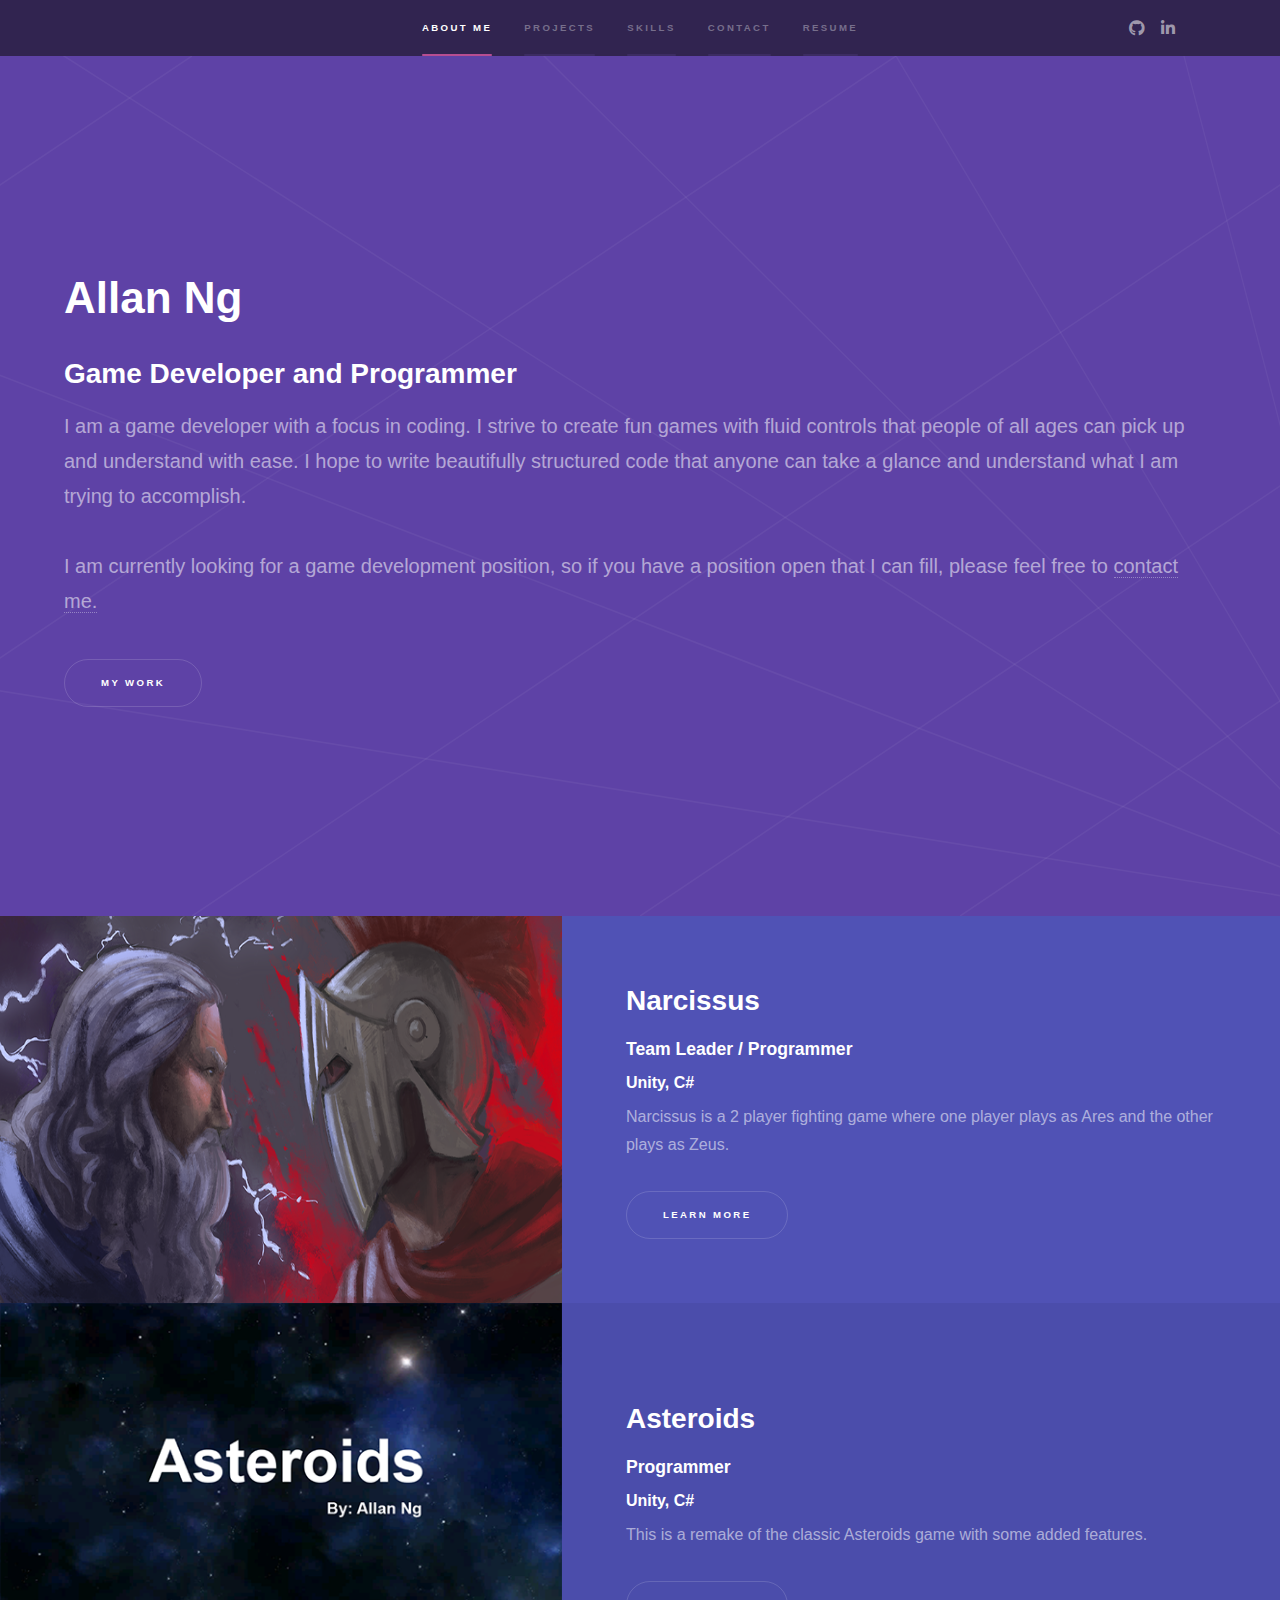
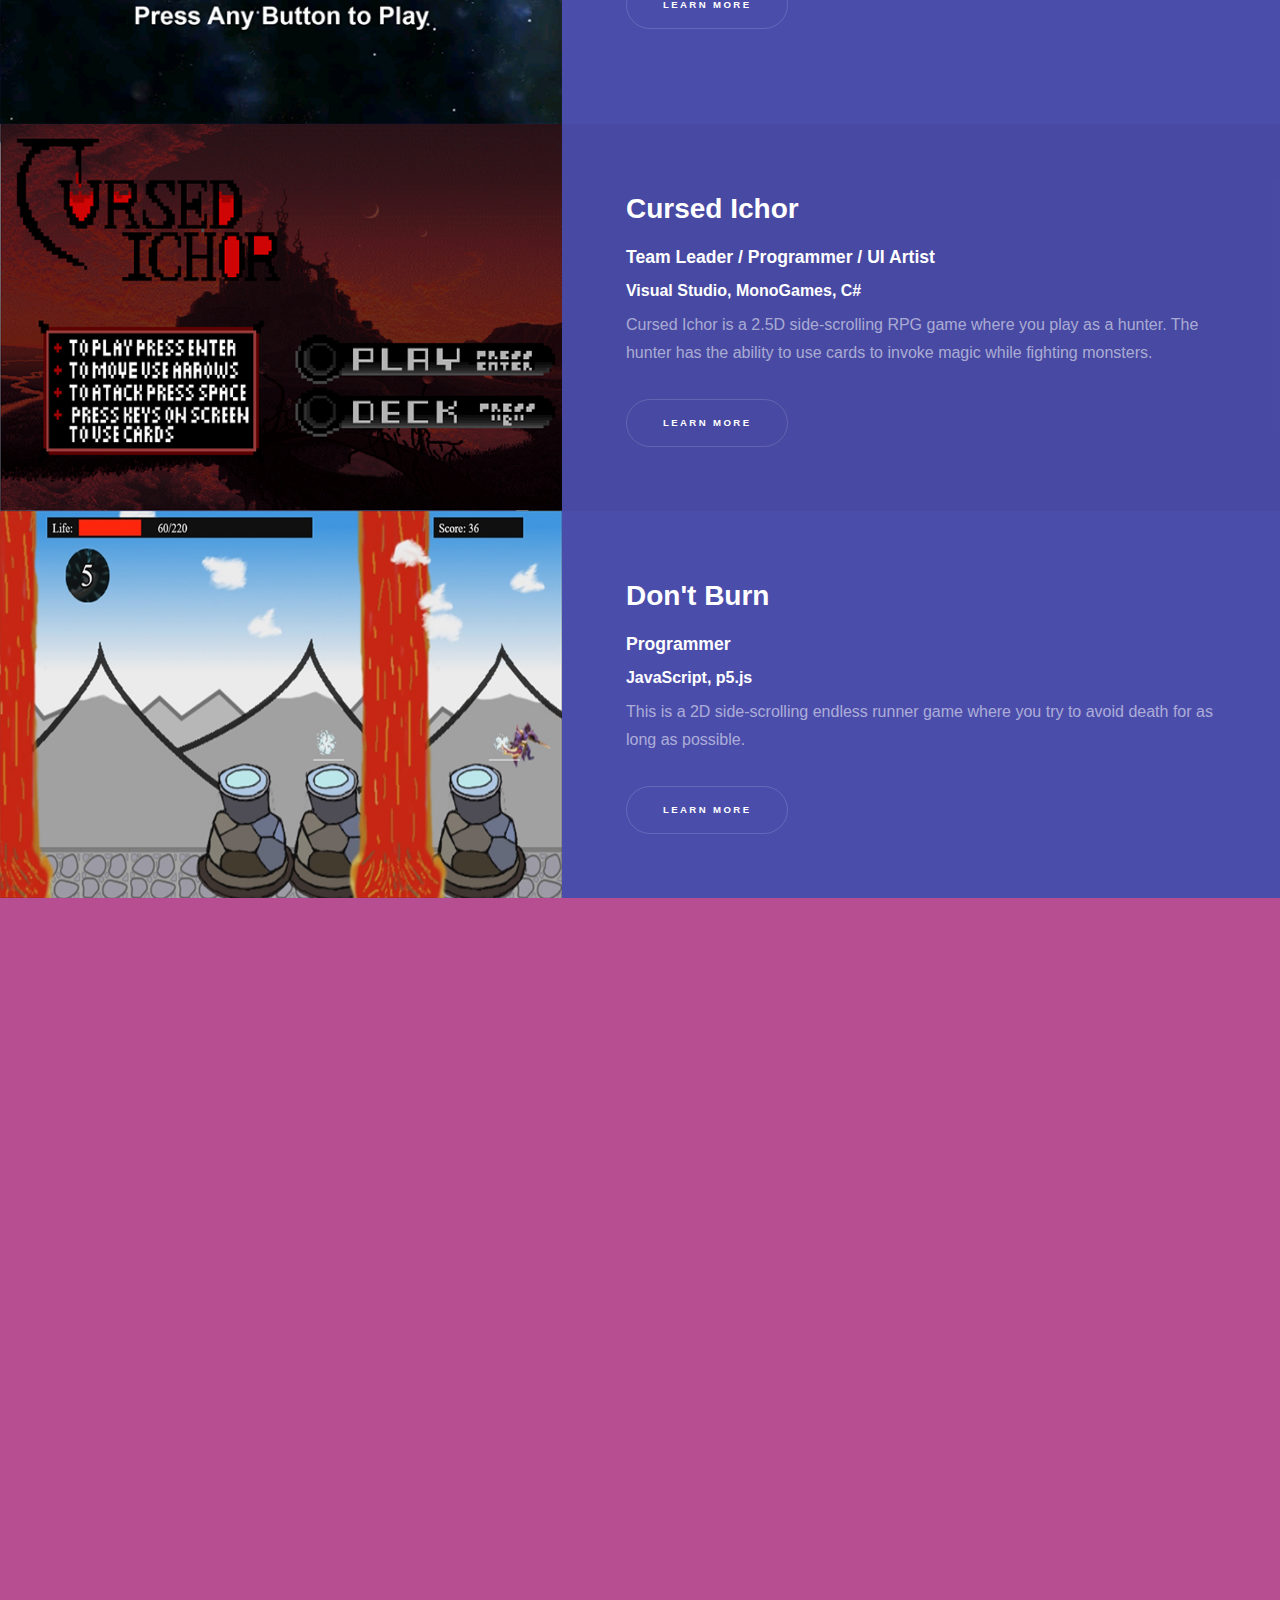
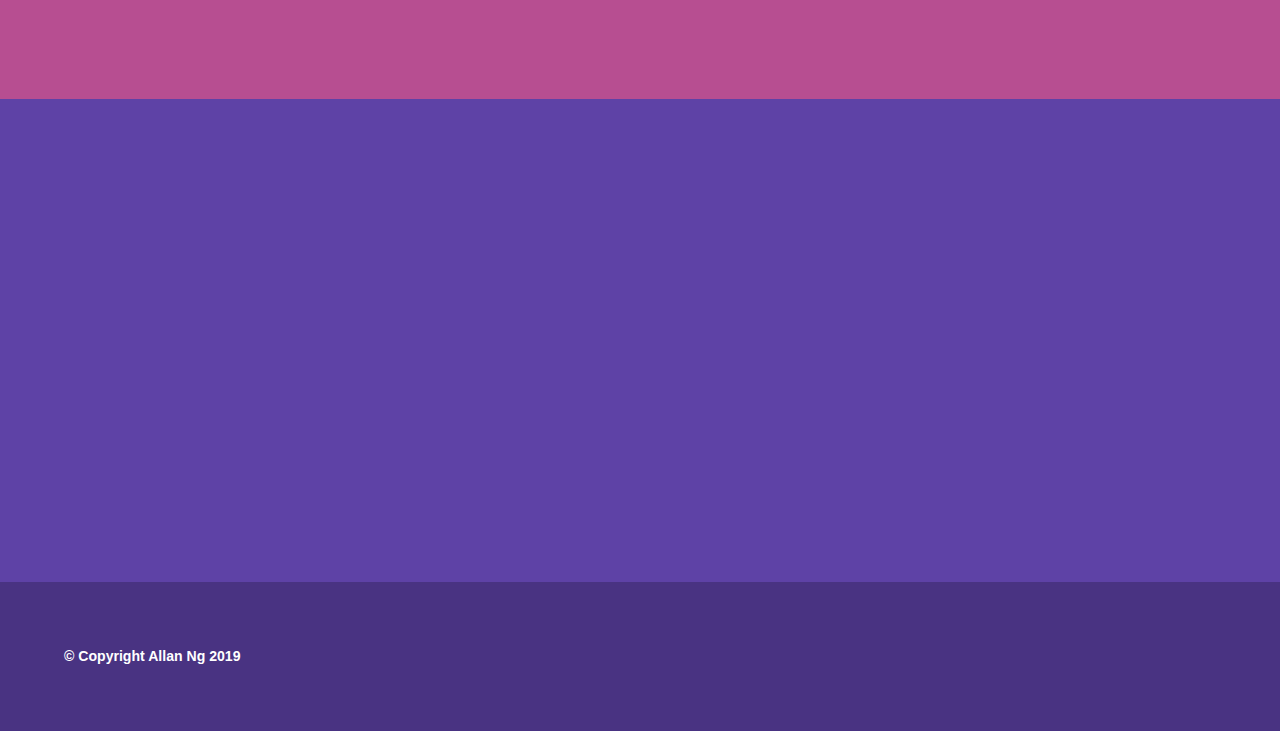
==== commit 45d0d3ad: "changes to the index" ====
--- a/index.html
+++ b/index.html
@@ -1,231 +1,208 @@
-<!DOCTYPE HTML>
-<!--
-	Hyperspace by HTML5 UP
-	html5up.net | @ajlkn
-	Free for personal and commercial use under the CCA 3.0 license (html5up.net/license)
--->
-<html>
-	<head>
-		<title>Allan Ng's Portfolio</title>
-		<meta charset="utf-8" />
-		<meta name="viewport" content="width=device-width, initial-scale=1, user-scalable=no" />
-		<link rel="stylesheet" href="assets/css/main.css" />
-		<noscript><link rel="stylesheet" href="assets/css/noscript.css" /></noscript>
-	</head>
-	<body class="is-preload">
-
-		<!-- Sidebar -->
-			<section id="sidebar">
-				<div class="inner">
-					<nav>
-						<ul>
-							<li><a href="#intro">About me</a></li>
-							<li><a href="#one">Projects</a></li>
-							<li><a href="#two">Skills</a></li>
-							<li><a href="#three">Contact</a></li>
-							<li><a href="Allan_Ng_Resume.pdf" target="_blank">Resume</a></li>
-						</ul>
-					</nav>
-					<ul class="icons">
-						<li><a href="https://github.com/whalesarenice" target="_blank" class="icon brands fa-github"><span class="label">GitHub</span></a></li>
-						<li><a href="https://www.linkedin.com/in/allan-ng-9133a615a/" target="_blank" class="icon brands fa-linkedin-in"><span class="label">LinkedIn</span></a></li>
-					</ul>
-				</div>
-			</section>
-
-		<!-- Wrapper -->
-			<div id="wrapper">
-
-				<!-- Intro -->
-					<section id="intro" class="wrapper style1 fullscreen fade-up">
-						<div class="inner">
-							<h1>Allan Ng</h1>
-							<h2>Game Developer and Programmer</h2>
-							<p>I am a game developer with a focus in coding. I strive to create fun games with fluid controls that people of all ages can pick up and understand with ease. I hope to write beautifully structured code that anyone can take a glance and understand what I am trying to accomplish. <br><br>
-							I am currently looking for a game development position, so if you have a position open that I can fill, please feel free to <a href="#three">contact me.</a>
-							</p>
-							<ul class="actions">
-								<li><a href="#one" class="button scrolly">My Work</a></li>
-							</ul>
-						</div>
-					</section>
-
-				<!-- One -->
-					<section id="one" class="wrapper style2 spotlights">
-						<section>
-						<div class="image">
-							<a href="#"><img src="images/Narcissus_title_screen_1.png" alt="Narcissus title screen" data-position="center center" /></a></div>
-							<div class="content">
-								<div class="inner">
-									<h2>Narcissus</h2>
-									<h3>Team Leader / Programmer</h3>
-									<h4>Unity, C#</h4>
-									<p>Narcissus is a 2 player fighting game where one player plays as Ares and the other plays as Zeus. </p>
-									<ul class="actions">
-										<li><a href="generic.html" class="button">Learn more</a></li>
-									</ul>
-								</div>
-							</div>
-						</section>
-						<section>
-							<a href="#" class="image"><img src="images/Asteroids_title_screen_1.png" alt="Asteroids title screen" data-position="top center" /></a>
-							<div class="content">
-								<div class="inner">
-									<h2>Asteroids</h2>
-									<h3>Programmer</h3>
-									<h4>Unity, C#</h4>
-									<p>This is a remake of the classic Asteroids game with some added features. 
-									<ul class="actions">
-										<li><a href="generic.html" class="button">Learn more</a></li>
-									</ul>
-								</div>
-							</div>
-						</section>
-						<section>
-							<a href="#" class="image"><img src="images/Cursed_Ichor_title_screen_1.png" alt="Cursed Ichor title screen" data-position="25% 25%" /></a>
-							<div class="content">
-								<div class="inner">
-									<h2>Cursed Ichor</h2>
-									<h3>Team Leader / Programmer / UI Artist</h3>
-									<h4>Visual Studio, MonoGames, C#</h4>
-									<p>Cursed Ichor is a 2.5D side-scrolling RPG game where you play as a hunter. The hunter has the ability to use cards to invoke magic while fighting monsters.</p>
-									<ul class="actions">
-										<li><a href="generic.html" class="button">Learn more</a></li>
-									</ul>
-								</div>
-							</div>
-						</section>
-						<section>
-							<a href="#" class="image"><img src="images/Don't_Burn_title_screen_1.jpg" alt="Don't Burn title screen" data-position="top center" /></a>
-							<div class="content">
-								<div class="inner">
-									<h2>Don't Burn</h2>
-									<h3>Programmer</h3>
-									<h4>JavaScript, p5.js</h4>
-									<p>This is a 2D side-scrolling endless runner game where you try to avoid death for as long as possible. 
-									<ul class="actions">
-										<li><a href="generic.html" class="button">Learn more</a></li>
-									</ul>
-								</div>
-							</div>
-						</section>
-					</section>
-
-				<!-- Two -->
-					<section id="two" class="wrapper style3 fade-up">
-						<div class="inner">
-							<h2>Skills</h2>
-							<div class="features">
-								<section>
-									<span class="icon solid major fa-code"></span>
-									<h3>Languages</h3>
-									<p>C# <br>
-									HTML <br>
-									CSS <br>
-									JavaScript <br>
-									C++ <br>
-									Java</p>
-								</section>
-								<section>
-									<span class="icon solid major fa-cogs"></span>
-									<h3>Tools / Programs</h3>
-									<p>Visual Studio <br>
-									Unity <br>
-									Git <br>
-									PhotoShop <br>
-									Illustrator <br>
-									Maya <br>
-									Brackets</p>
-								</section>
-								<section>
-									<span class="icon solid major fa-users"></span>
-									<h3>Communication</h3>
-									<p>Leadership <br>
-									Time Management <br>
-									Structural Documentation</p>
-								</section>
-								<section>
-									<span class="icon solid major fa-gamepad"></span>
-									<h3>Fields of Interest</h3>
-									<p>Gameplay <br>
-									Controls <br>
-									Engine <br>
-									User Interface <br>
-									Scripting</p>
-								</section>
-							</div>
-						</div>
-					</section>
-
-				<!-- Three -->
-					<section id="three" class="wrapper style1 fade-up">
-						<div class="inner">
-							<h2>Contact</h2>
-							<p>Thank you for viewing my portfolio, if you have any interest in getting in touch with me please feel free to contact me in one of the options below.</p>
-							<div class="split style1">
-								<section>
-									<form method="post" action="mailto:allanngworks@gmail.com">
-										<div class="fields">
-											<div class="field half">
-												<label for="name">Name</label>
-												<input type="text" name="name" id="name" />
-											</div>
-											<div class="field half">
-												<label for="email">Email</label>
-												<input type="text" name="email" id="email" />
-											</div>
-											<div class="field">
-												<label for="message">Message</label>
-												<textarea name="message" id="message" rows="5"></textarea>
-											</div>
-										</div>
-										<ul class="actions">
-											<li><a href="" class="button submit">Send Message</a></li>
-										</ul>
-									</form>
-								</section>
-								<section>
-									<ul class="contact">
-										<li>
-											<h3>Email</h3>
-											<a href="mailto:allanngworks@gmail.com">allanngworks@gmail.com</a>
-										</li>
-										<li>
-											<h3>Phone</h3>
-											<span>(917) 340-2666</span>
-										</li>
-										<li>
-											<h3>Social</h3>
-											<ul class="icons">
-												<li><a href="https://github.com/whalesarenice" target="_blank" class="icon brands fa-github"><span class="label">GitHub</span></a></li>
-												<li><a href="https://www.linkedin.com/in/allan-ng-9133a615a/" target="_blank" class="icon brands fa-linkedin-in"><span class="label">LinkedIn</span></a></li>
-											</ul>
-										</li>
-									</ul>
-								</section>
-							</div>
-						</div>
-					</section>
-
-			</div>
-
-		<!-- Footer -->
-			<footer id="footer" class="wrapper style1-alt">
-				<div class="inner">
-					<ul class="menu">
-						<li><h3>&copy; Copyright Allan Ng 2019</h3></li>
-					</ul>
-				</div>
-			</footer>
-
-		<!-- Scripts -->
-			<script src="assets/js/jquery.min.js"></script>
-			<script src="assets/js/jquery.scrollex.min.js"></script>
-			<script src="assets/js/jquery.scrolly.min.js"></script>
-			<script src="assets/js/browser.min.js"></script>
-			<script src="assets/js/breakpoints.min.js"></script>
-			<script src="assets/js/util.js"></script>
-			<script src="assets/js/main.js"></script>
-
-	</body>
+<!DOCTYPE HTML>
+<!--
+	Hyperspace by HTML5 UP
+	html5up.net | @ajlkn
+	Free for personal and commercial use under the CCA 3.0 license (html5up.net/license)
+-->
+<html>
+	<head>
+		<title>Allan Ng's Portfolio</title>
+		<meta charset="utf-8" />
+		<meta name="viewport" content="width=device-width, initial-scale=1, user-scalable=no" />
+		<link rel="stylesheet" href="assets/css/main.css" />
+		<noscript><link rel="stylesheet" href="assets/css/noscript.css" /></noscript>
+	</head>
+	<body class="is-preload">
+
+		<!-- Sidebar -->
+			<section id="sidebar">
+				<div class="inner">
+					<nav>
+						<ul>
+							<li><a href="#intro">About me</a></li>
+							<li><a href="#one">Projects</a></li>
+							<li><a href="#two">Skills</a></li>
+							<li><a href="#three">Contact</a></li>
+							<li><a href="Allan_Ng_Resume.pdf" target="_blank">Resume</a></li>
+						</ul>
+					</nav>
+					<ul class="icons">
+						<li><a href="https://github.com/whalesarenice" target="_blank" class="icon brands fa-github"><span class="label">GitHub</span></a></li>
+						<li><a href="https://www.linkedin.com/in/allan-ng-9133a615a/" target="_blank" class="icon brands fa-linkedin-in"><span class="label">LinkedIn</span></a></li>
+					</ul>
+				</div>
+			</section>
+
+		<!-- Wrapper -->
+			<div id="wrapper">
+
+				<!-- Intro -->
+					<section id="intro" class="wrapper style1 fullscreen fade-up">
+						<div class="inner">
+							<h1>Allan Ng</h1>
+							<h2>Game Developer and Programmer</h2>
+							<p>I am a game developer with a focus in coding. I strive to create fun games with fluid controls that people of all ages can pick up and understand with ease. I hope to write beautifully structured code that anyone can take a glance and understand what I am trying to accomplish. <br><br>
+							I am currently looking for a game development position, so if you have a position open that I can fill, please feel free to <a href="#three">contact me.</a>
+							</p>
+							<ul class="actions">
+								<li><a href="#one" class="button scrolly">My Work</a></li>
+							</ul>
+						</div>
+					</section>
+
+				<!-- One -->
+					<section id="one" class="wrapper style2 spotlights">
+						<section>
+						<div class="image">
+							<a href="#"><img src="images/Narcissus_title_screen_1.png" alt="Narcissus title screen" data-position="center center" /></a></div>
+							<div class="content">
+								<div class="inner">
+									<h2>Narcissus</h2>
+									<h3>Team Leader / Programmer</h3>
+									<h4>Unity, C#</h4>
+									<p>Narcissus is a 2 player fighting game where one player plays as Ares and the other plays as Zeus. </p>
+									<ul class="actions">
+										<li><a href="narcissus.html" class="button">Learn more</a></li>
+									</ul>
+								</div>
+							</div>
+						</section>
+						<section>
+							<a href="#" class="image"><img src="images/Asteroids_title_screen_1.png" alt="Asteroids title screen" data-position="top center" /></a>
+							<div class="content">
+								<div class="inner">
+									<h2>Asteroids</h2>
+									<h3>Programmer</h3>
+									<h4>Unity, C#</h4>
+                                    <p>This is a remake of the classic Asteroids game with some added features. </p>
+									<ul class="actions">
+										<li><a href="asteroids.html" class="button">Learn more</a></li>
+									</ul>
+								</div>
+							</div>
+						</section>
+						<section>
+							<a href="#" class="image"><img src="images/Cursed_Ichor_title_screen_1.png" alt="Cursed Ichor title screen" data-position="25% 25%" /></a>
+							<div class="content">
+								<div class="inner">
+									<h2>Cursed Ichor</h2>
+									<h3>Team Leader / Programmer / UI Artist</h3>
+									<h4>Visual Studio, MonoGames, C#</h4>
+									<p>Cursed Ichor is a 2.5D side-scrolling RPG game where you play as a hunter. The hunter has the ability to use cards to invoke magic while fighting monsters.</p>
+									<ul class="actions">
+										<li><a href="cursed_ichor.html" class="button">Learn more</a></li>
+									</ul>
+								</div>
+							</div>
+						</section>
+						<section>
+							<a href="#" class="image"><img src="images/Don't_Burn_title_screen_1.jpg" alt="Don't Burn title screen" data-position="top center" /></a>
+							<div class="content">
+								<div class="inner">
+									<h2>Don't Burn</h2>
+									<h3>Programmer</h3>
+									<h4>JavaScript, p5.js</h4>
+									<p>This is a 2D side-scrolling endless runner game where you try to avoid death for as long as possible. 
+									<ul class="actions">
+										<li><a href="dont_burn.html" class="button">Learn more</a></li>
+									</ul>
+								</div>
+							</div>
+						</section>
+					</section>
+
+				<!-- Two -->
+					<section id="two" class="wrapper style3 fade-up">
+						<div class="inner">
+							<h2>Skills</h2>
+							<div class="features">
+								<section>
+									<span class="icon solid major fa-code"></span>
+									<h3>Languages</h3>
+									<p>C# <br>
+									HTML <br>
+									CSS <br>
+									JavaScript <br>
+									C++ <br>
+									Java</p>
+								</section>
+								<section>
+									<span class="icon solid major fa-cogs"></span>
+									<h3>Tools / Programs</h3>
+									<p>Visual Studio <br>
+									Unity <br>
+									Git <br>
+									PhotoShop <br>
+									Illustrator <br>
+									Maya <br>
+									Brackets</p>
+								</section>
+								<section>
+									<span class="icon solid major fa-users"></span>
+									<h3>Communication</h3>
+									<p>Leadership <br>
+									Time Management <br>
+									Structural Documentation</p>
+								</section>
+								<section>
+									<span class="icon solid major fa-gamepad"></span>
+									<h3>Fields of Interest</h3>
+									<p>Gameplay <br>
+									Controls <br>
+									Engine <br>
+									User Interface <br>
+									Scripting</p>
+								</section>
+							</div>
+						</div>
+					</section>
+
+				<!-- Three -->
+					<section id="three" class="wrapper style1 fade-up">
+						<div class="inner">
+							<h2>Contact</h2>
+							<p>Thank you for viewing my portfolio, if you have any interest in getting in touch with me please feel free to contact me in one of the options below.</p>
+                            <section>
+                                <ul class="contact">
+                                    <li>
+                                        <h3>Email</h3>
+                                        <a href="mailto:allanngworks@gmail.com">allanngworks@gmail.com</a>
+                                    </li>
+                                    <li>
+                                        <h3>Phone</h3>
+                                        <span>(917) 340-2666</span>
+                                    </li>
+                                    <li>
+                                        <h3>Social</h3>
+                                        <ul class="icons">
+                                            <li><a href="https://github.com/whalesarenice" target="_blank" class="icon brands fa-github"><span class="label">GitHub</span></a></li>
+                                            <li><a href="https://www.linkedin.com/in/allan-ng-9133a615a/" target="_blank" class="icon brands fa-linkedin-in"><span class="label">LinkedIn</span></a></li>
+                                        </ul>
+                                    </li>
+                                </ul>
+                            </section>
+						</div>
+					</section>
+
+			</div>
+
+		<!-- Footer -->
+			<footer id="footer" class="wrapper style1-alt">
+				<div class="inner">
+					<ul class="menu">
+						<li><h3>&copy; Copyright Allan Ng 2019</h3></li>
+					</ul>
+				</div>
+			</footer>
+
+		<!-- Scripts -->
+			<script src="assets/js/jquery.min.js"></script>
+			<script src="assets/js/jquery.scrollex.min.js"></script>
+			<script src="assets/js/jquery.scrolly.min.js"></script>
+			<script src="assets/js/browser.min.js"></script>
+			<script src="assets/js/breakpoints.min.js"></script>
+			<script src="assets/js/util.js"></script>
+			<script src="assets/js/main.js"></script>
+
+	</body>
 </html>--- a/assets/css/main.css
+++ b/assets/css/main.css
@@ -3916,4 +3916,21 @@
                 right:0;
                 position:absolute;
             }
-		}+		}
+
+
+.videoContainer{
+    position:relative;
+    width:100%;
+    height:0;
+    padding-bottom:56.25%;
+    margin-bottom:3%;
+}
+
+.myVideos{
+    position:absolute;
+    top:0;
+    left:0;
+    width:100%;
+    height:100%;
+}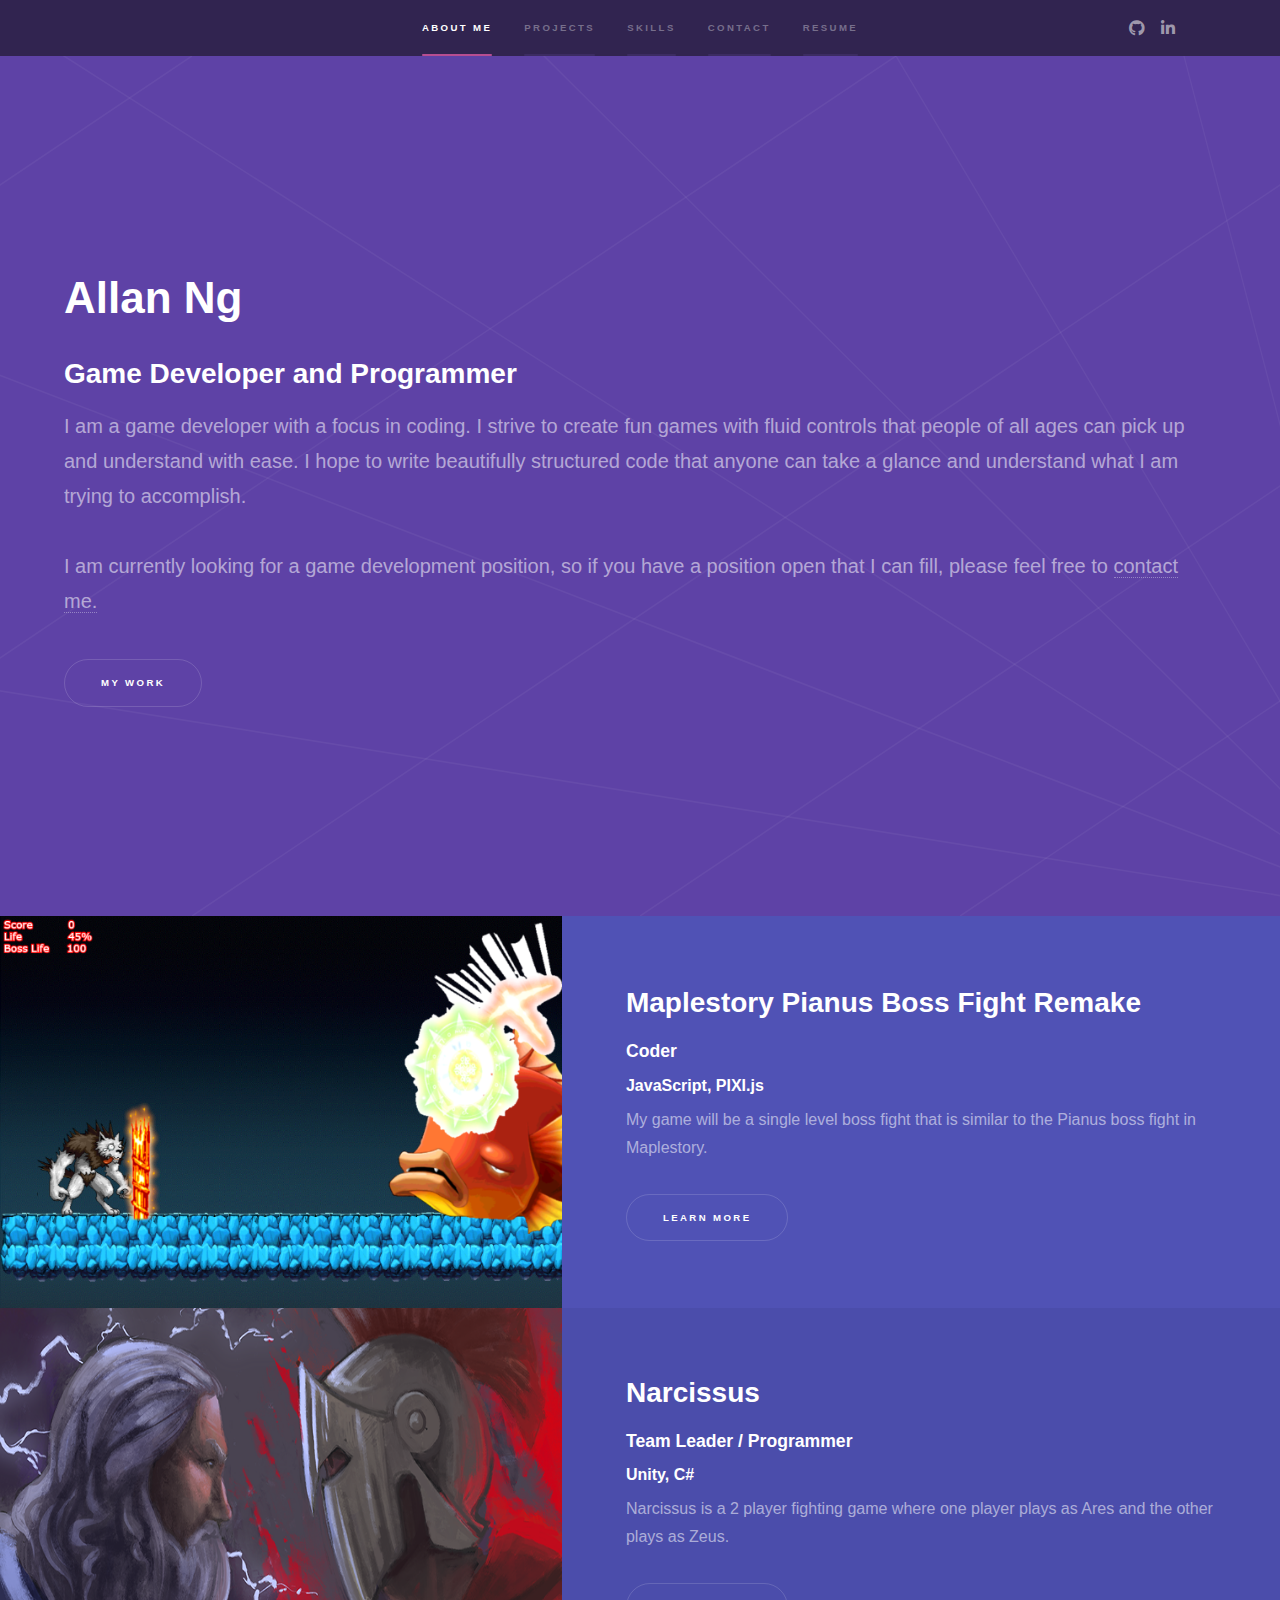
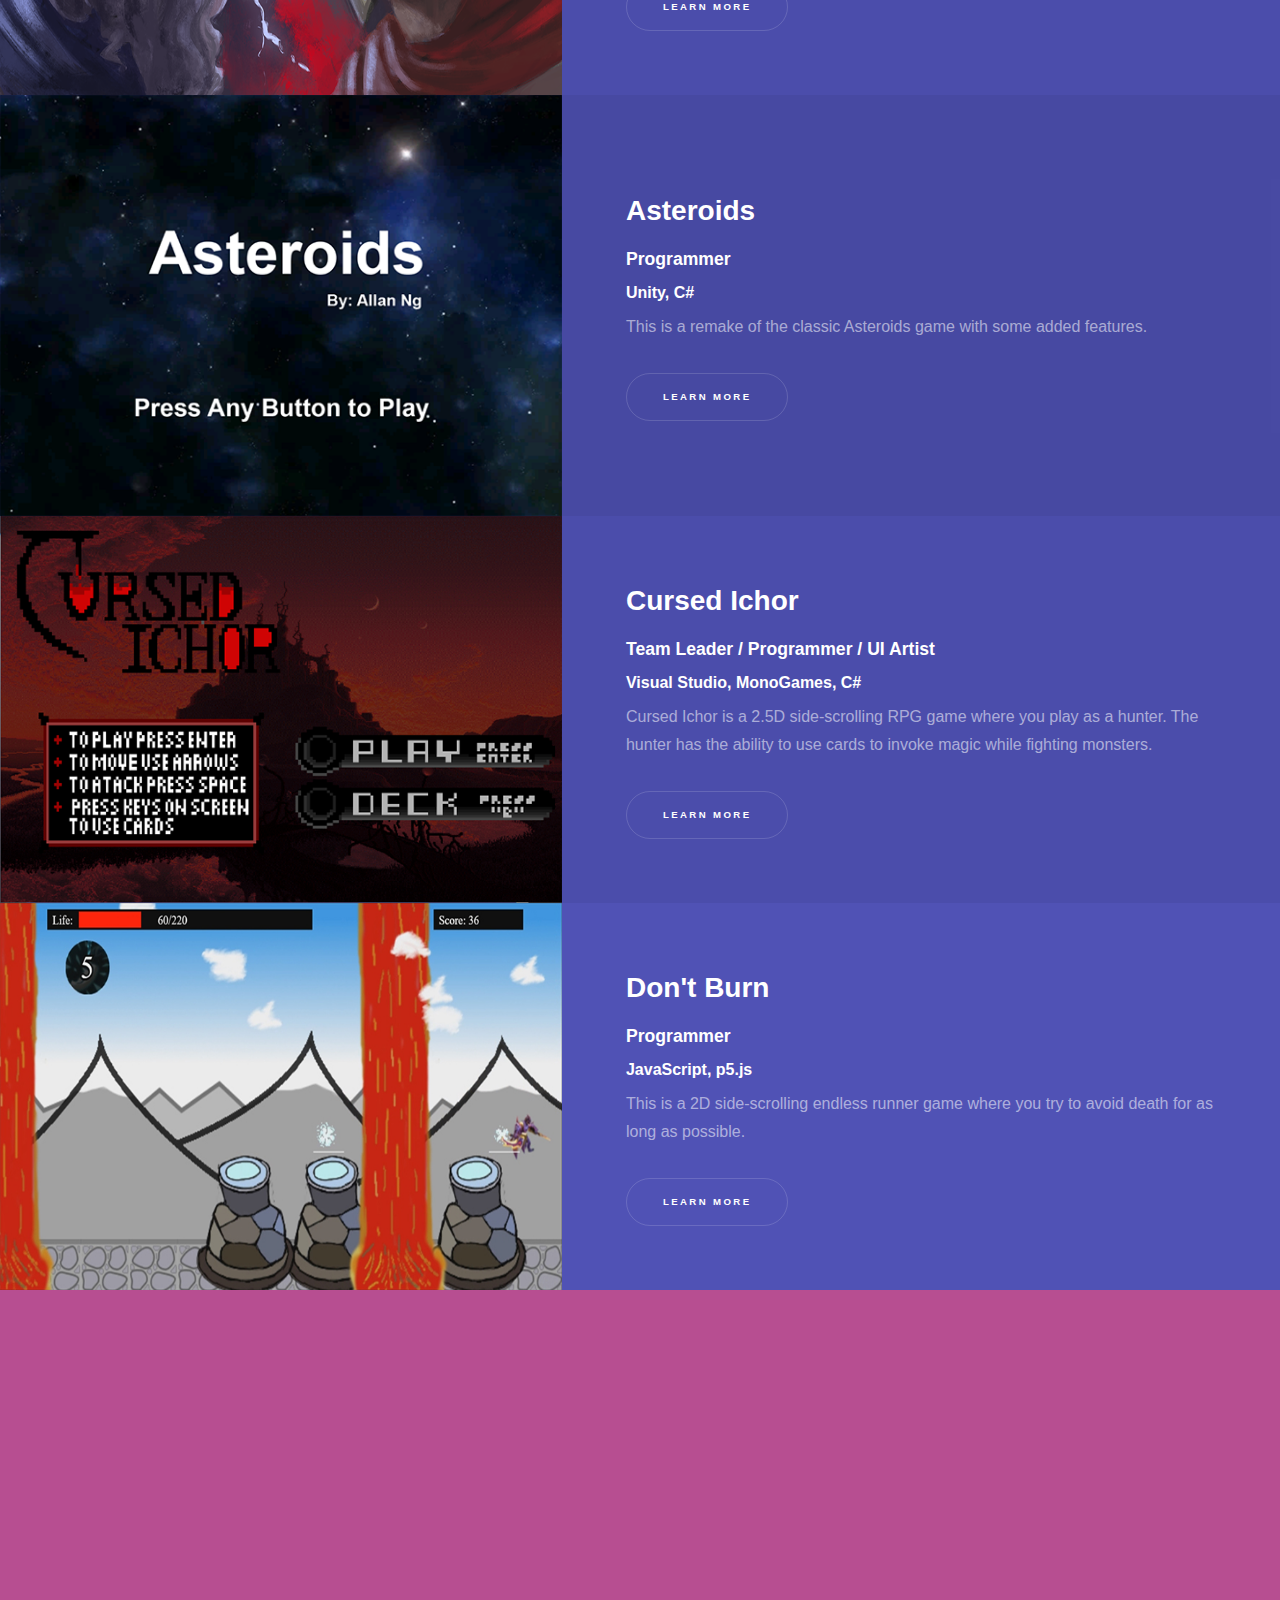
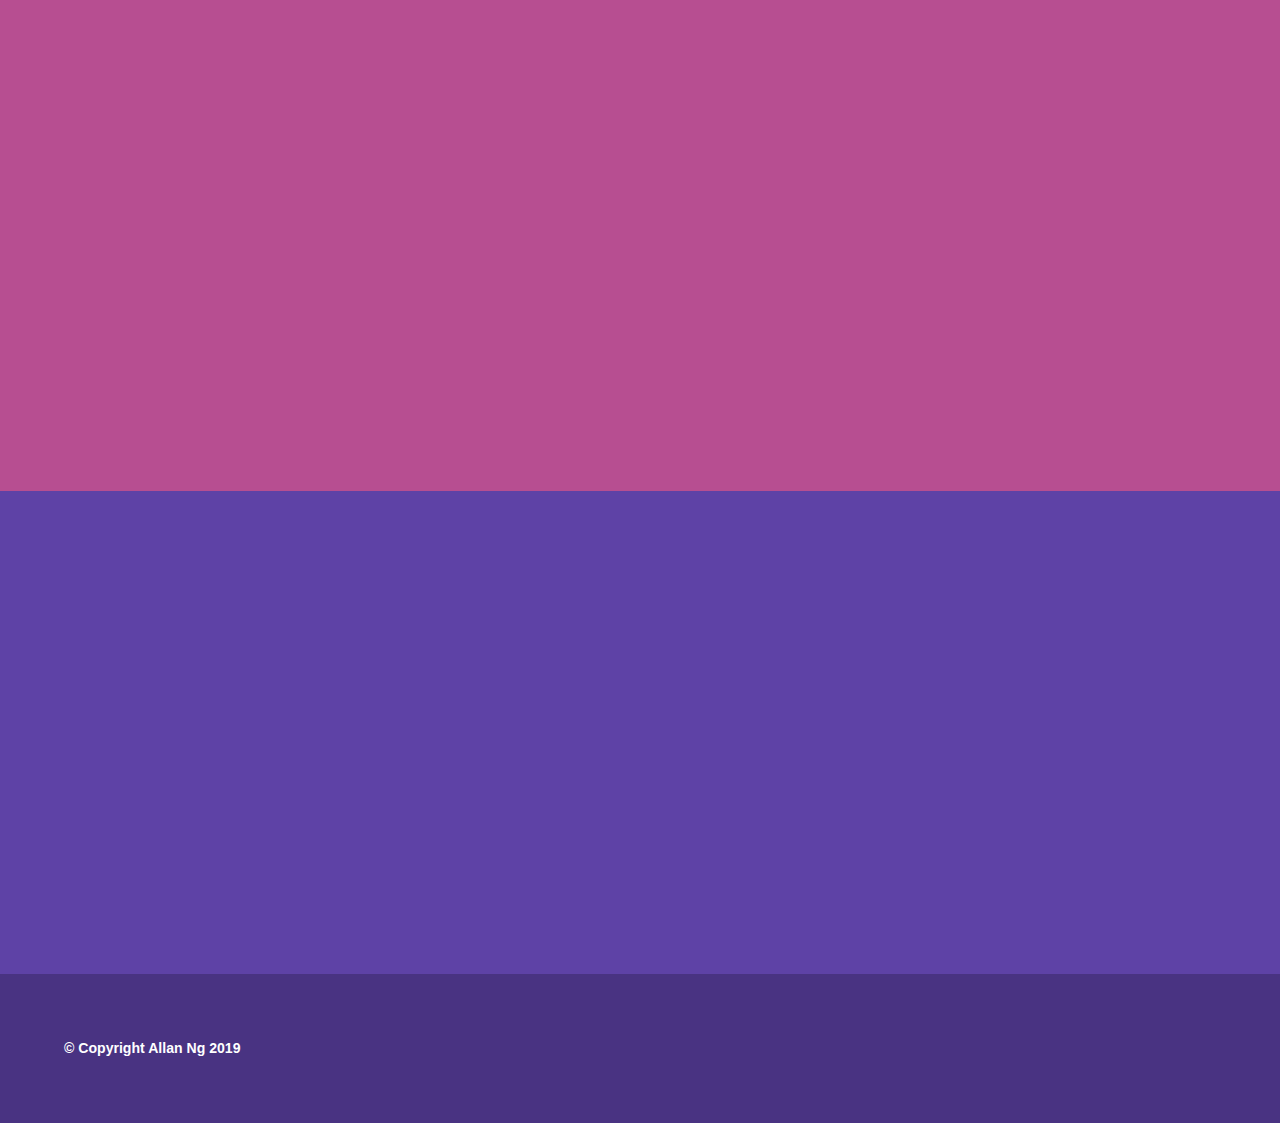
==== commit a790b69a: "made some changes to Project 3" ====
--- a/index.html
+++ b/index.html
@@ -52,9 +52,25 @@
 
 				<!-- One -->
 					<section id="one" class="wrapper style2 spotlights">
-						<section>
-						<div class="image">
-							<a href="#"><img src="images/Narcissus_title_screen_1.png" alt="Narcissus title screen" data-position="center center" /></a></div>
+					
+					    <section>
+							<a href="#" class="image"><img src="images/Project_3_screenshot.png" alt="project 3 screenshot" data-position="top center" /></a>
+							<div class="content">
+								<div class="inner">
+									<h2>Maplestory Pianus Boss Fight Remake</h2>
+									<h3>Coder</h3>
+									<h4>JavaScript, PIXI.js</h4>
+                                    <p>My game will be a single level boss fight that is similar to the Pianus boss fight in Maplestory.</p>
+									<ul class="actions">
+										<li><a href="Project_3.html" class="button">Learn more</a></li>
+									</ul>
+								</div>
+							</div>
+						</section>
+						<section>
+						    <div class="image">
+							    <a href="#" ><img src="images/Narcissus_title_screen_1.png" alt="Narcissus title screen" data-position="center center" /></a>
+				            </div>
 							<div class="content">
 								<div class="inner">
 									<h2>Narcissus</h2>
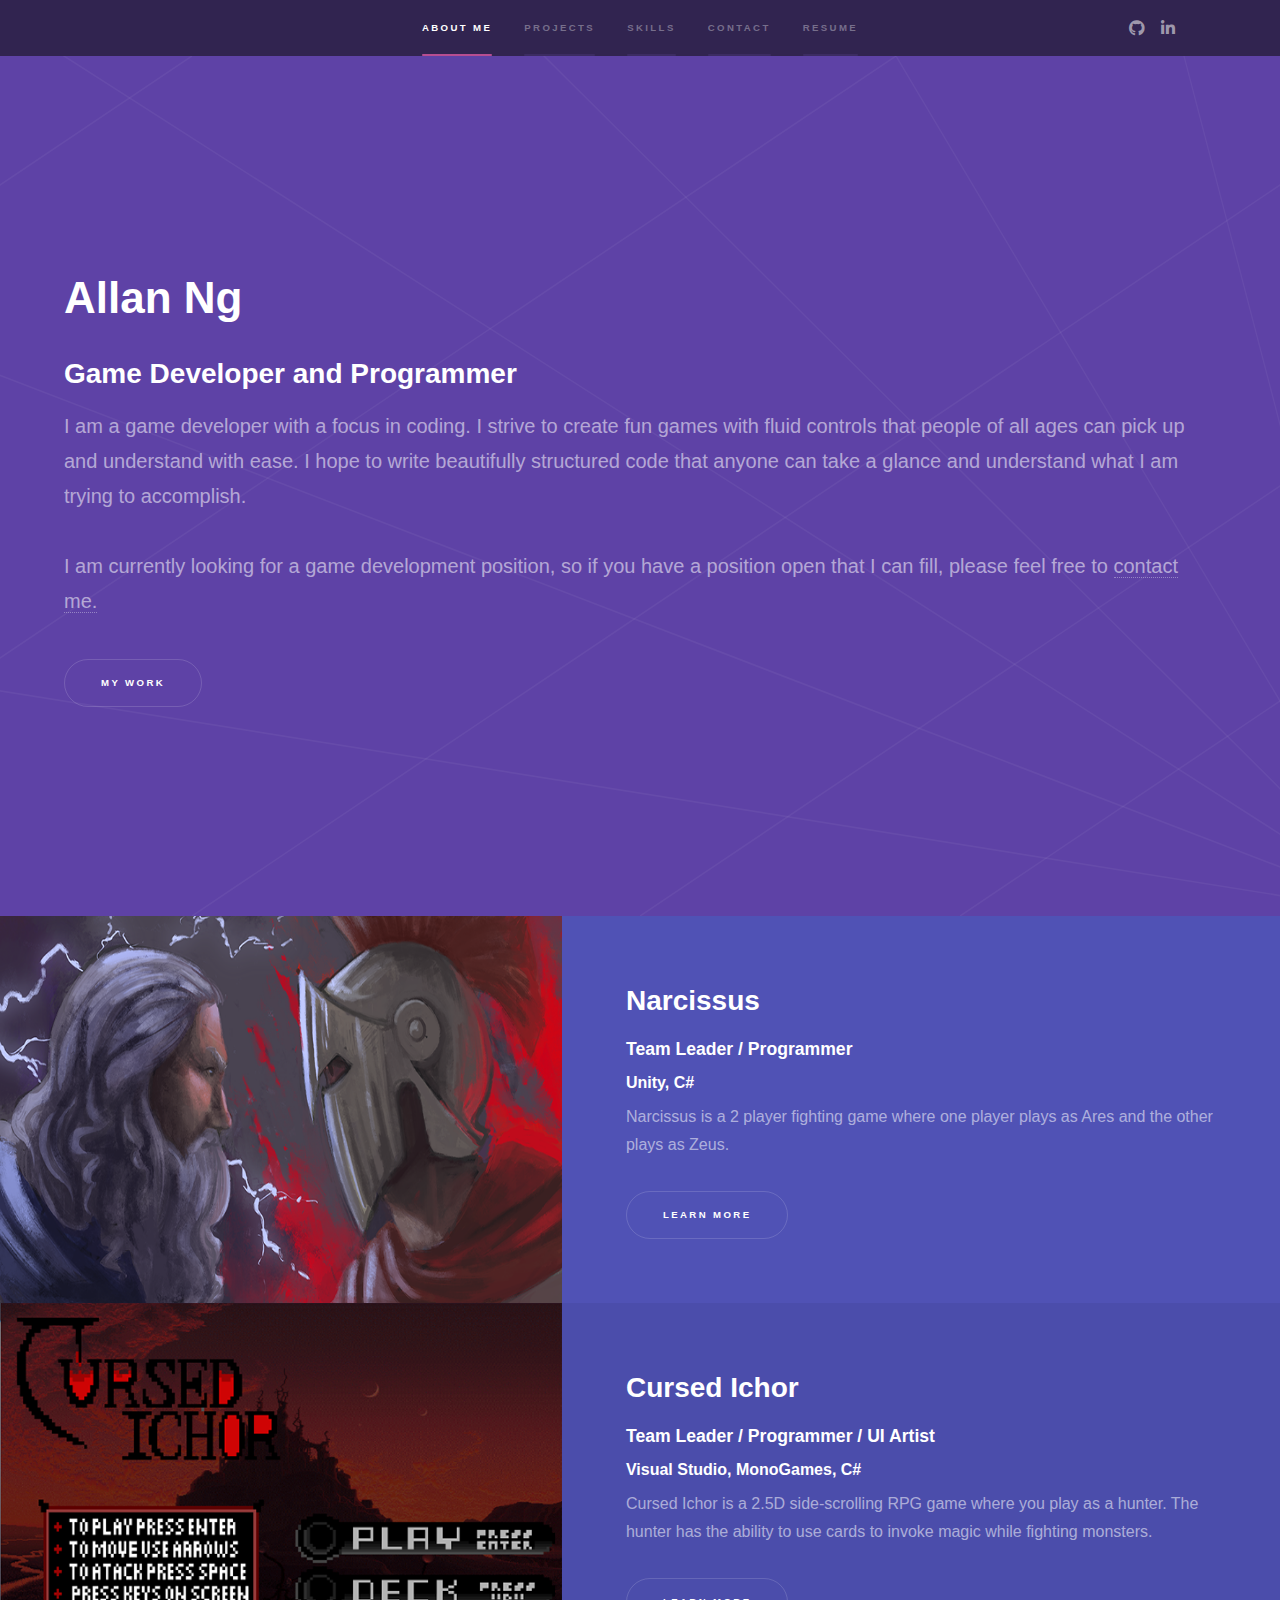
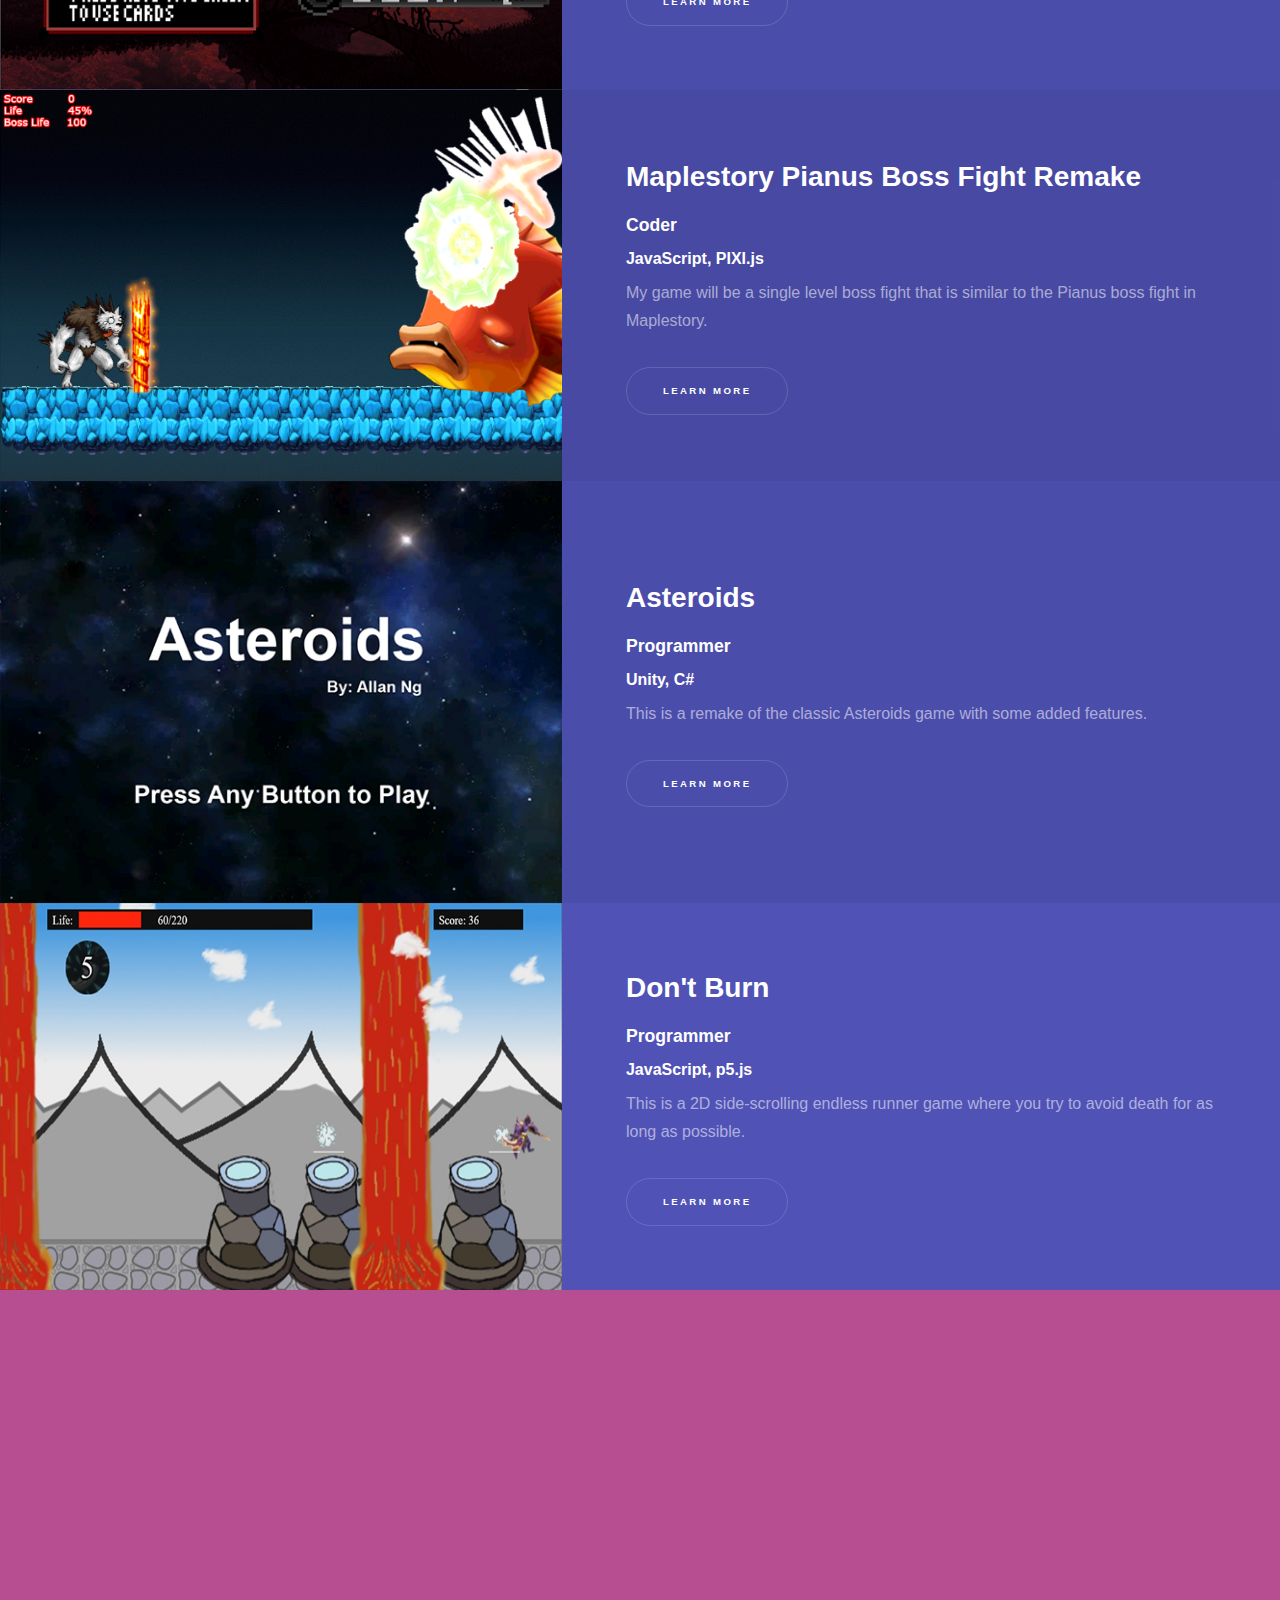
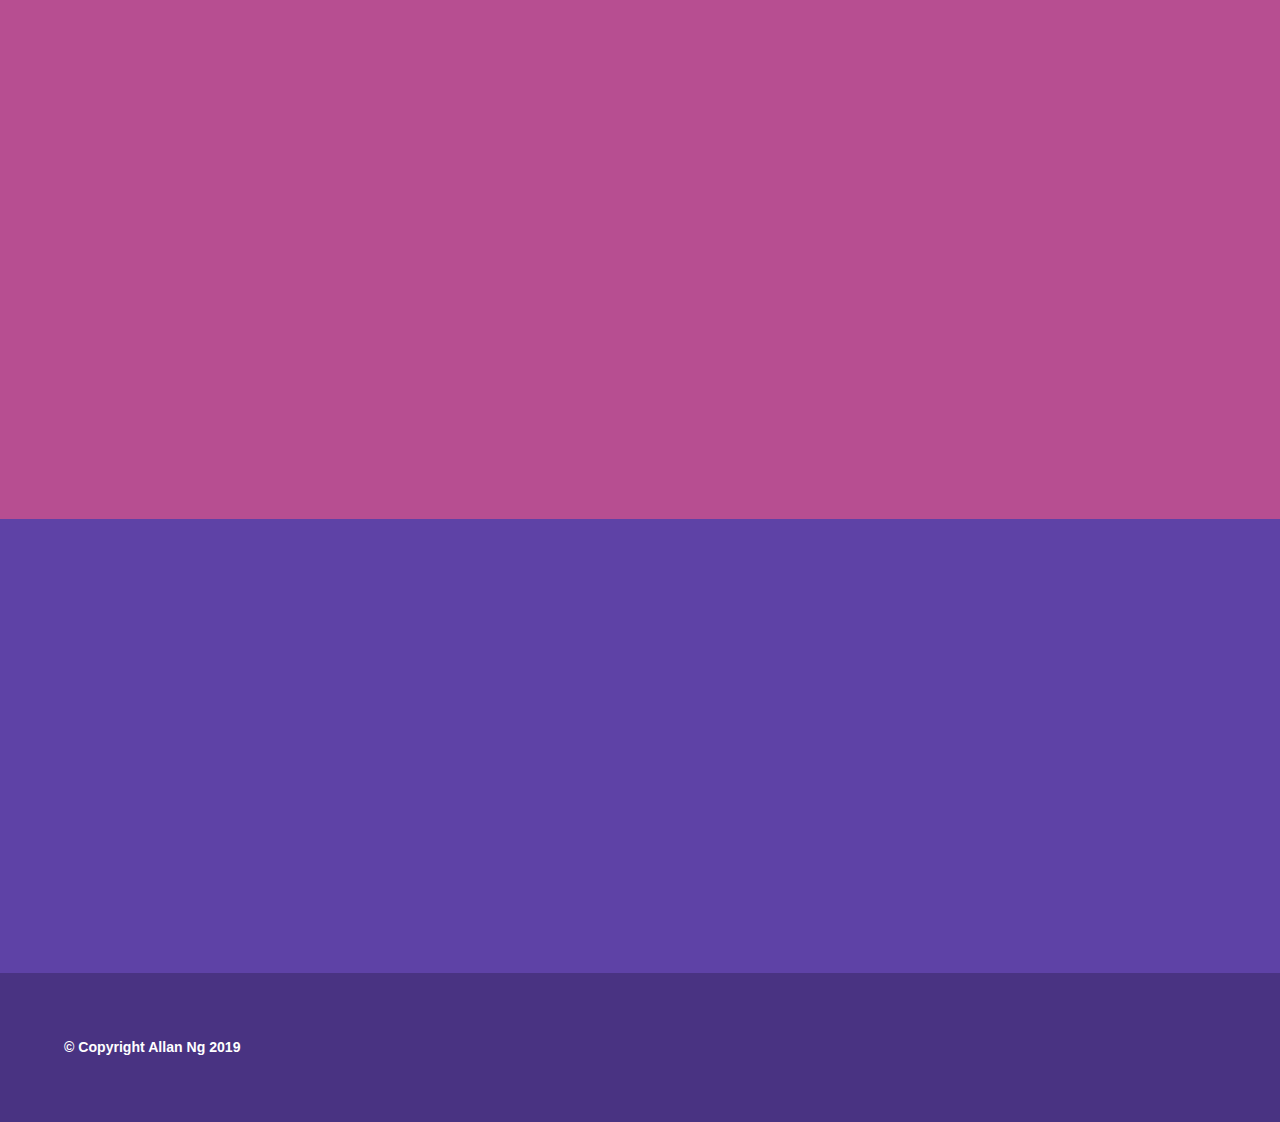
==== commit db6f9de9: "fixed a few links and restructured page" ====
--- a/index.html
+++ b/index.html
@@ -52,9 +52,36 @@
 
 				<!-- One -->
 					<section id="one" class="wrapper style2 spotlights">
-					
+                        <section>
+							    <a href="narcissus.html" class="image"><img src="images/Narcissus_title_screen_1.png" alt="Narcissus title screen" data-position="center center" /></a>
+							<div class="content">
+								<div class="inner">
+									<h2>Narcissus</h2>
+									<h3>Team Leader / Programmer</h3>
+									<h4>Unity, C#</h4>
+									<p>Narcissus is a 2 player fighting game where one player plays as Ares and the other plays as Zeus. </p>
+									<ul class="actions">
+										<li><a href="narcissus.html" class="button">Learn more</a></li>
+									</ul>
+								</div>
+							</div>
+						</section>
+                        <section>
+							<a href="cursed_ichor.html" class="image"><img src="images/Cursed_Ichor_title_screen_1.png" alt="Cursed Ichor title screen" data-position="25% 25%" /></a>
+							<div class="content">
+								<div class="inner">
+									<h2>Cursed Ichor</h2>
+									<h3>Team Leader / Programmer / UI Artist</h3>
+									<h4>Visual Studio, MonoGames, C#</h4>
+									<p>Cursed Ichor is a 2.5D side-scrolling RPG game where you play as a hunter. The hunter has the ability to use cards to invoke magic while fighting monsters.</p>
+									<ul class="actions">
+										<li><a href="cursed_ichor.html" class="button">Learn more</a></li>
+									</ul>
+								</div>
+							</div>
+						</section>
 					    <section>
-							<a href="#" class="image"><img src="images/Project_3_screenshot.png" alt="project 3 screenshot" data-position="top center" /></a>
+							<a href="Project_3.html" class="image"><img src="images/Project_3_screenshot.png" alt="project 3 screenshot" data-position="top center" /></a>
 							<div class="content">
 								<div class="inner">
 									<h2>Maplestory Pianus Boss Fight Remake</h2>
@@ -68,23 +95,7 @@
 							</div>
 						</section>
 						<section>
-						    <div class="image">
-							    <a href="#" ><img src="images/Narcissus_title_screen_1.png" alt="Narcissus title screen" data-position="center center" /></a>
-				            </div>
-							<div class="content">
-								<div class="inner">
-									<h2>Narcissus</h2>
-									<h3>Team Leader / Programmer</h3>
-									<h4>Unity, C#</h4>
-									<p>Narcissus is a 2 player fighting game where one player plays as Ares and the other plays as Zeus. </p>
-									<ul class="actions">
-										<li><a href="narcissus.html" class="button">Learn more</a></li>
-									</ul>
-								</div>
-							</div>
-						</section>
-						<section>
-							<a href="#" class="image"><img src="images/Asteroids_title_screen_1.png" alt="Asteroids title screen" data-position="top center" /></a>
+							<a href="asteroids.html" class="image"><img src="images/Asteroids_title_screen_1.png" alt="Asteroids title screen" data-position="top center" /></a>
 							<div class="content">
 								<div class="inner">
 									<h2>Asteroids</h2>
@@ -98,21 +109,7 @@
 							</div>
 						</section>
 						<section>
-							<a href="#" class="image"><img src="images/Cursed_Ichor_title_screen_1.png" alt="Cursed Ichor title screen" data-position="25% 25%" /></a>
-							<div class="content">
-								<div class="inner">
-									<h2>Cursed Ichor</h2>
-									<h3>Team Leader / Programmer / UI Artist</h3>
-									<h4>Visual Studio, MonoGames, C#</h4>
-									<p>Cursed Ichor is a 2.5D side-scrolling RPG game where you play as a hunter. The hunter has the ability to use cards to invoke magic while fighting monsters.</p>
-									<ul class="actions">
-										<li><a href="cursed_ichor.html" class="button">Learn more</a></li>
-									</ul>
-								</div>
-							</div>
-						</section>
-						<section>
-							<a href="#" class="image"><img src="images/Don't_Burn_title_screen_1.jpg" alt="Don't Burn title screen" data-position="top center" /></a>
+							<a href="dont_burn.html" class="image"><img src="images/Don't_Burn_title_screen_1.jpg" alt="Don't Burn title screen" data-position="top center" /></a>
 							<div class="content">
 								<div class="inner">
 									<h2>Don't Burn</h2>
@@ -167,7 +164,9 @@
 									Controls <br>
 									Engine <br>
 									User Interface <br>
-									Scripting</p>
+									Scripting <br>
+									Data Analysis
+									</p>
 								</section>
 							</div>
 						</div>
@@ -185,15 +184,14 @@
                                         <a href="mailto:allanngworks@gmail.com">allanngworks@gmail.com</a>
                                     </li>
                                     <li>
-                                        <h3>Phone</h3>
-                                        <span>(917) 340-2666</span>
-                                    </li>
-                                    <li>
                                         <h3>Social</h3>
                                         <ul class="icons">
                                             <li><a href="https://github.com/whalesarenice" target="_blank" class="icon brands fa-github"><span class="label">GitHub</span></a></li>
                                             <li><a href="https://www.linkedin.com/in/allan-ng-9133a615a/" target="_blank" class="icon brands fa-linkedin-in"><span class="label">LinkedIn</span></a></li>
                                         </ul>
+                                    </li>
+                                    <li>
+                                        <a href="Allan_Ng_Resume.pdf" target="_blank"><h3>View Resume</h3></a>
                                     </li>
                                 </ul>
                             </section>
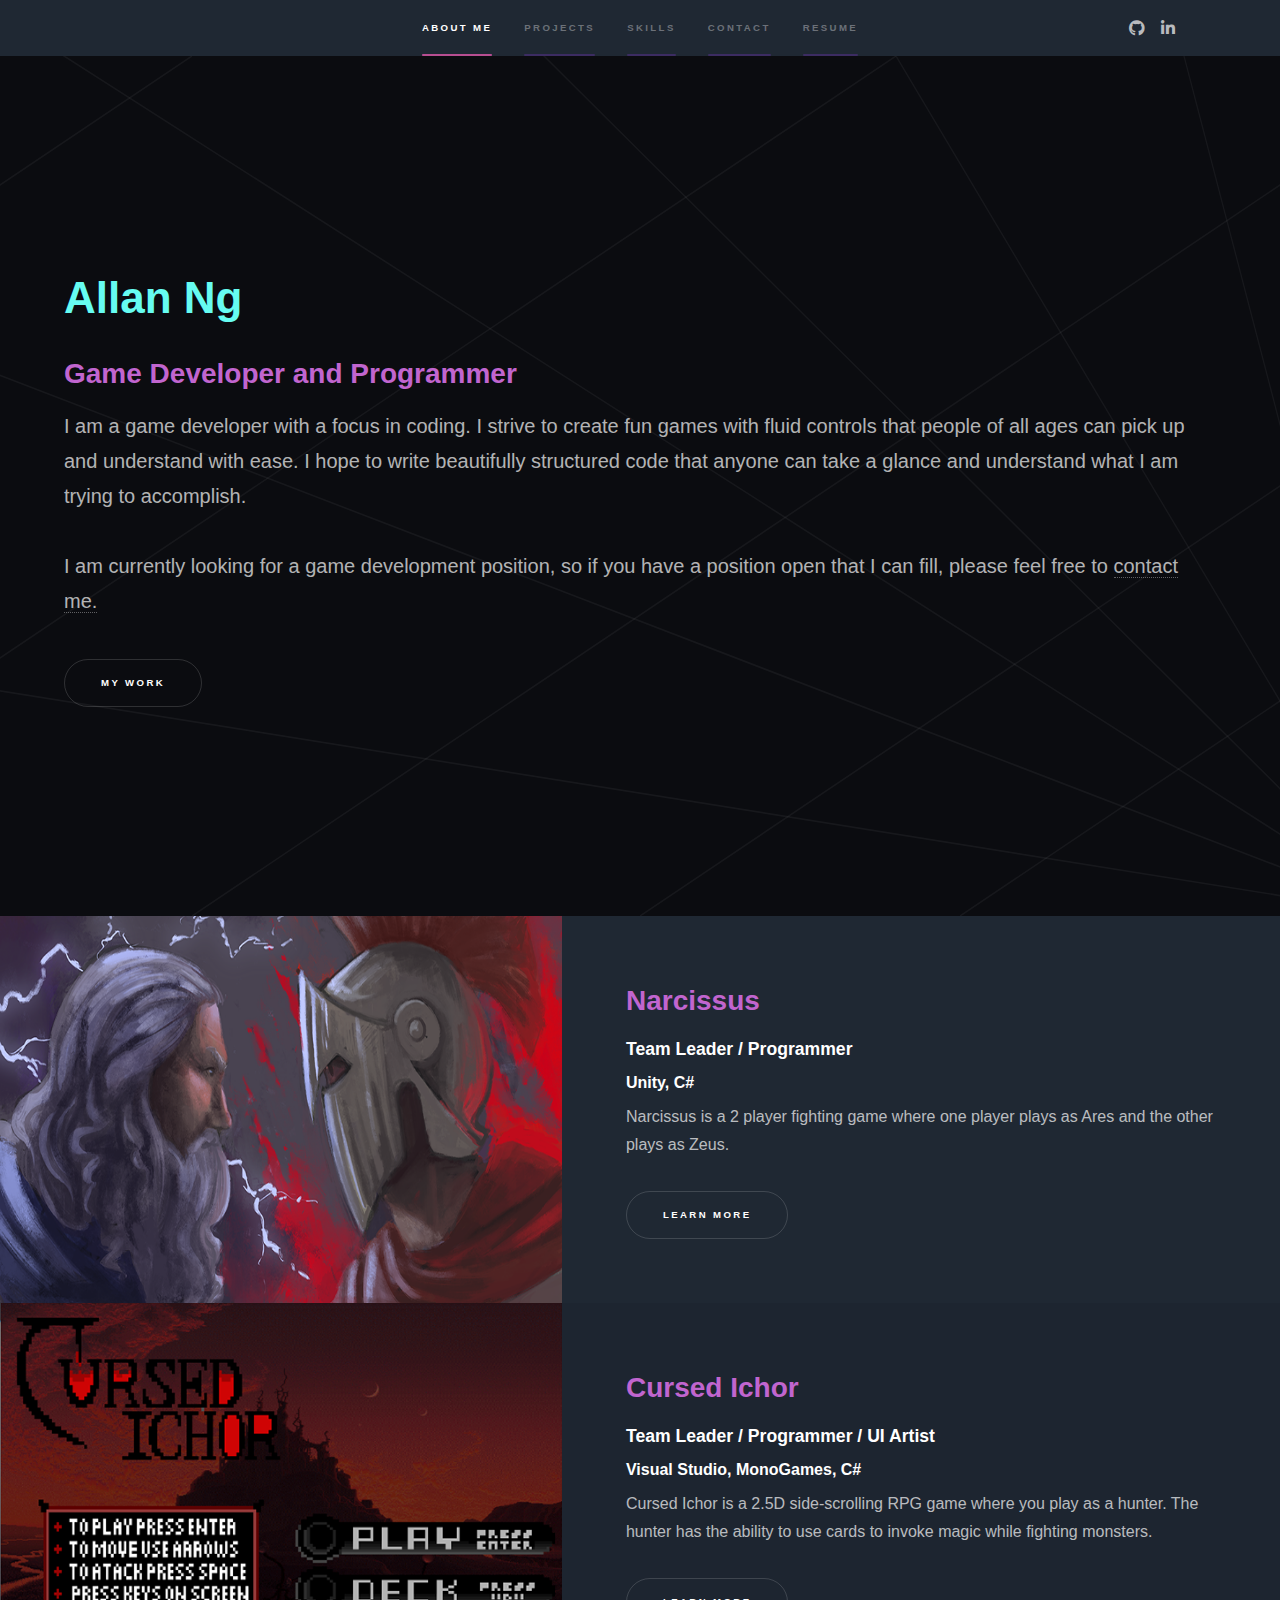
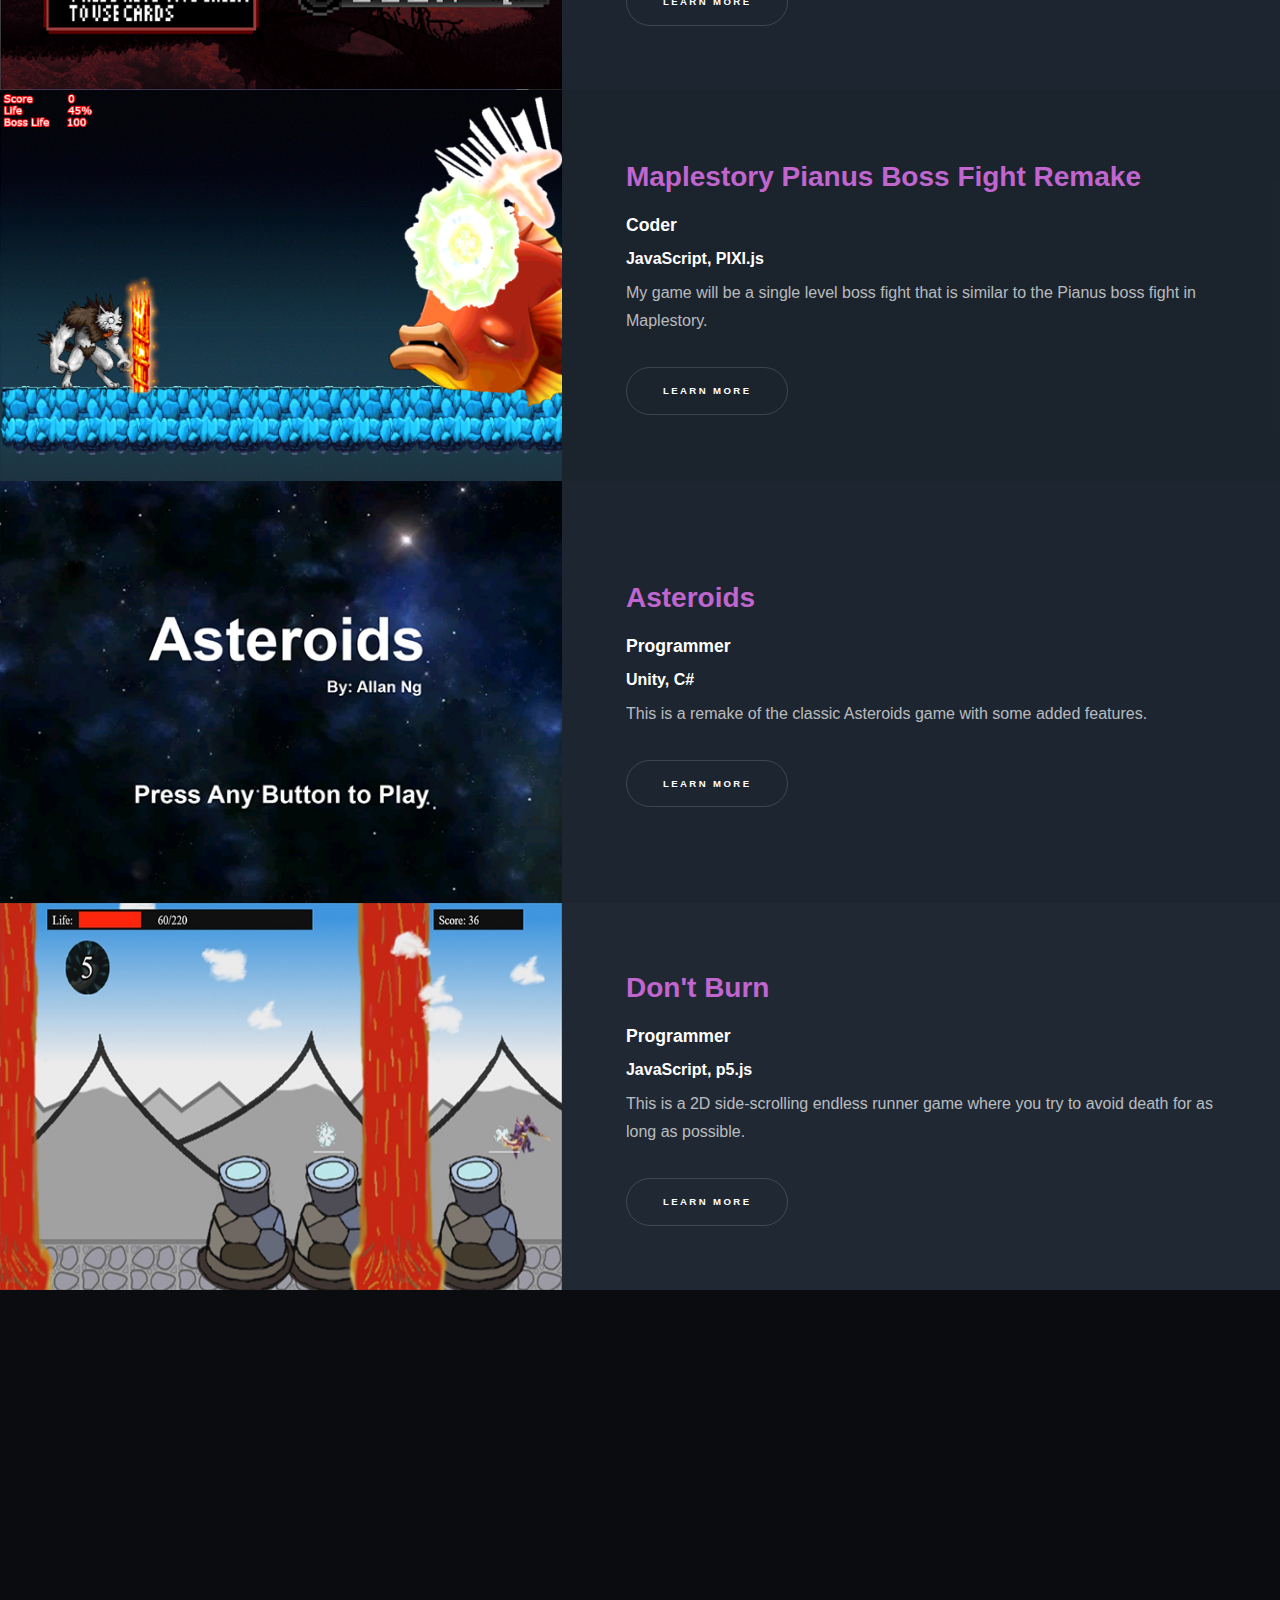
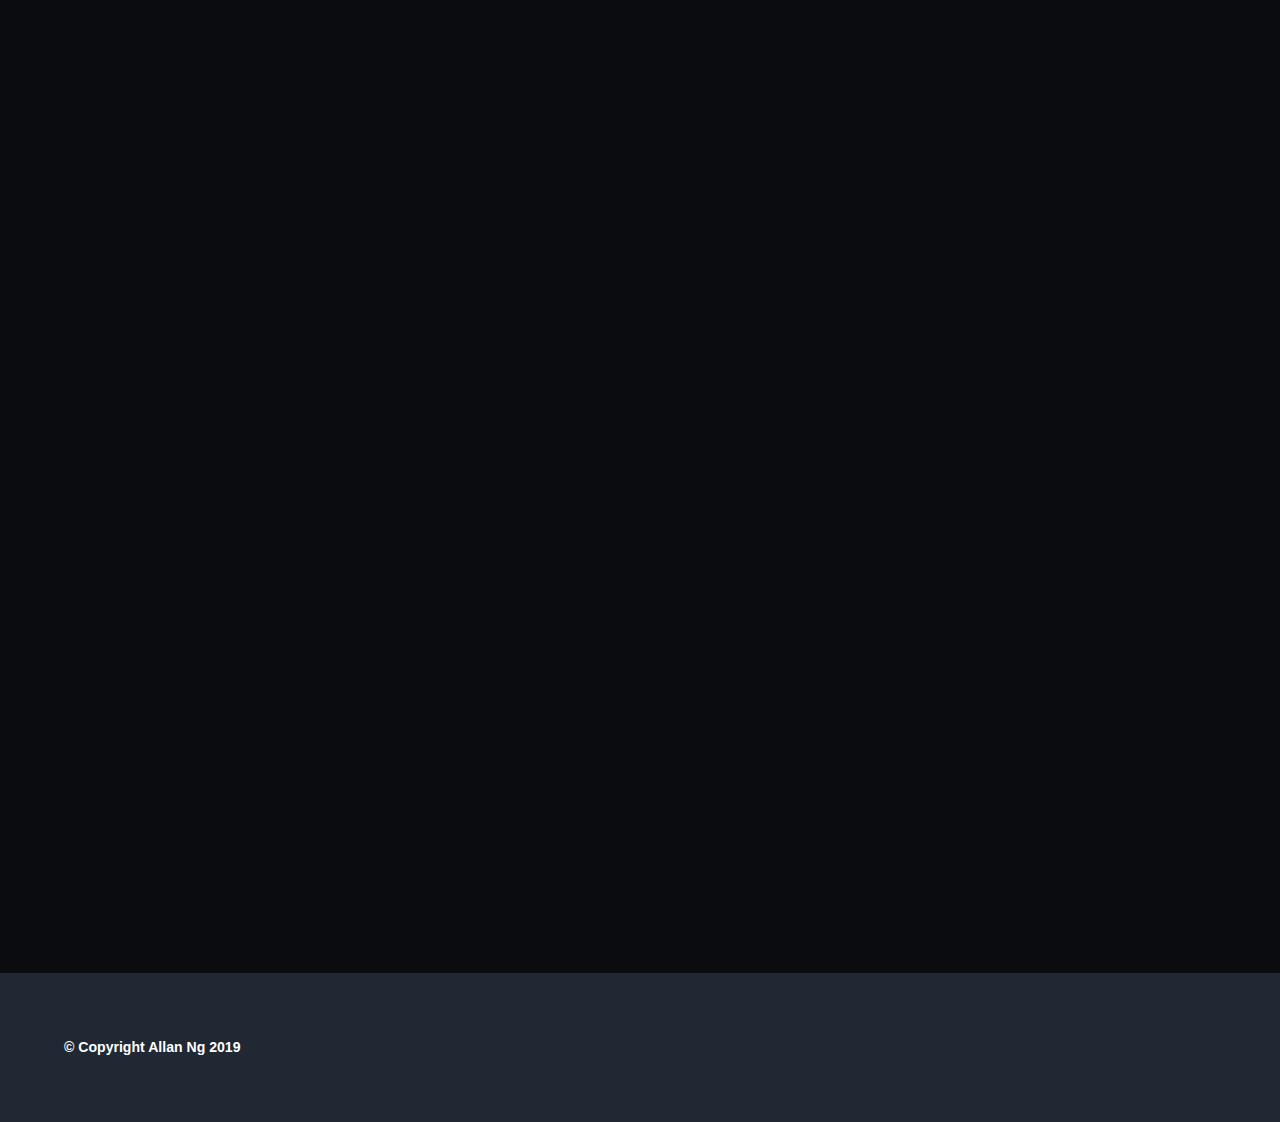
==== commit a918bd8c: "changed some colors" ====
--- a/index.html
+++ b/index.html
@@ -191,7 +191,7 @@
                                         </ul>
                                     </li>
                                     <li>
-                                        <a href="Allan_Ng_Resume.pdf" target="_blank"><h3>View Resume</h3></a>
+                                        <a href="Allan_Ng_Resume.pdf" target="_blank"><h3 >View Resume</h3></a>
                                     </li>
                                 </ul>
                             </section>
--- a/assets/css/main.css
+++ b/assets/css/main.css
@@ -98,7 +98,7 @@
 	}
 
 	body {
-		background: #312450;
+		background: #0B0C10;
 	}
 
 		body.is-preload *, body.is-preload *:before, body.is-preload *:after {
@@ -115,7 +115,7 @@
 /* Type */
 
 	body, input, select, textarea {
-		color: rgba(255, 255, 255, 0.55);
+		color: rgba(255, 255, 255, 0.7);
 		font-family: Arial, Helvetica, sans-serif;
 		font-size: 16.5pt;
 		font-weight: normal;
@@ -188,7 +188,12 @@
 
 	h1 {
 		font-size: 2.75em;
-	}
+        color:#66fcf1;
+	}
+
+    h2{
+        color:#c165cf;
+    }
 
 		h1.major {
 			margin: 0 0 1.3em 0;
@@ -3245,23 +3250,23 @@
 		}
 
 		.wrapper.style1 {
-			background-color: #5e42a6;
+			background-color: #0B0C10;
 		}
 
 		.wrapper.style1-alt {
-			background-color: #493382;
+			background-color: #1F2833;
 		}
 
 		.wrapper.style2 {
-			background-color: #5052b5;
+			background-color: #1F2833;
 		}
 
 		.wrapper.style2-alt {
-			background-color: #3e4094;
+			background-color: #1F2833;
 		}
 
 		.wrapper.style3 {
-			background-color: #b74e91;
+			background-color: #0B0C10;
 		}
 
 		.wrapper.style3-alt {
@@ -3375,7 +3380,7 @@
 		display: -webkit-flex;
 		display: -ms-flex;
 		display: flex;
-		background-color: #5e42a6;
+		background-color: #1F2833;
 		cursor: default;
 		padding: 1.75em 2em;
 	}
@@ -3529,7 +3534,7 @@
 
 	#sidebar {
 		padding: 2.5em 2.5em 0.5em 2.5em ;
-		background: #312450;
+		background: #1F2833;
 		cursor: default;
 		height: 100vh;
 		left: 0;
@@ -3933,4 +3938,8 @@
     left:0;
     width:100%;
     height:100%;
+}
+
+#blurb{
+    font-size: 1.5em;
 }